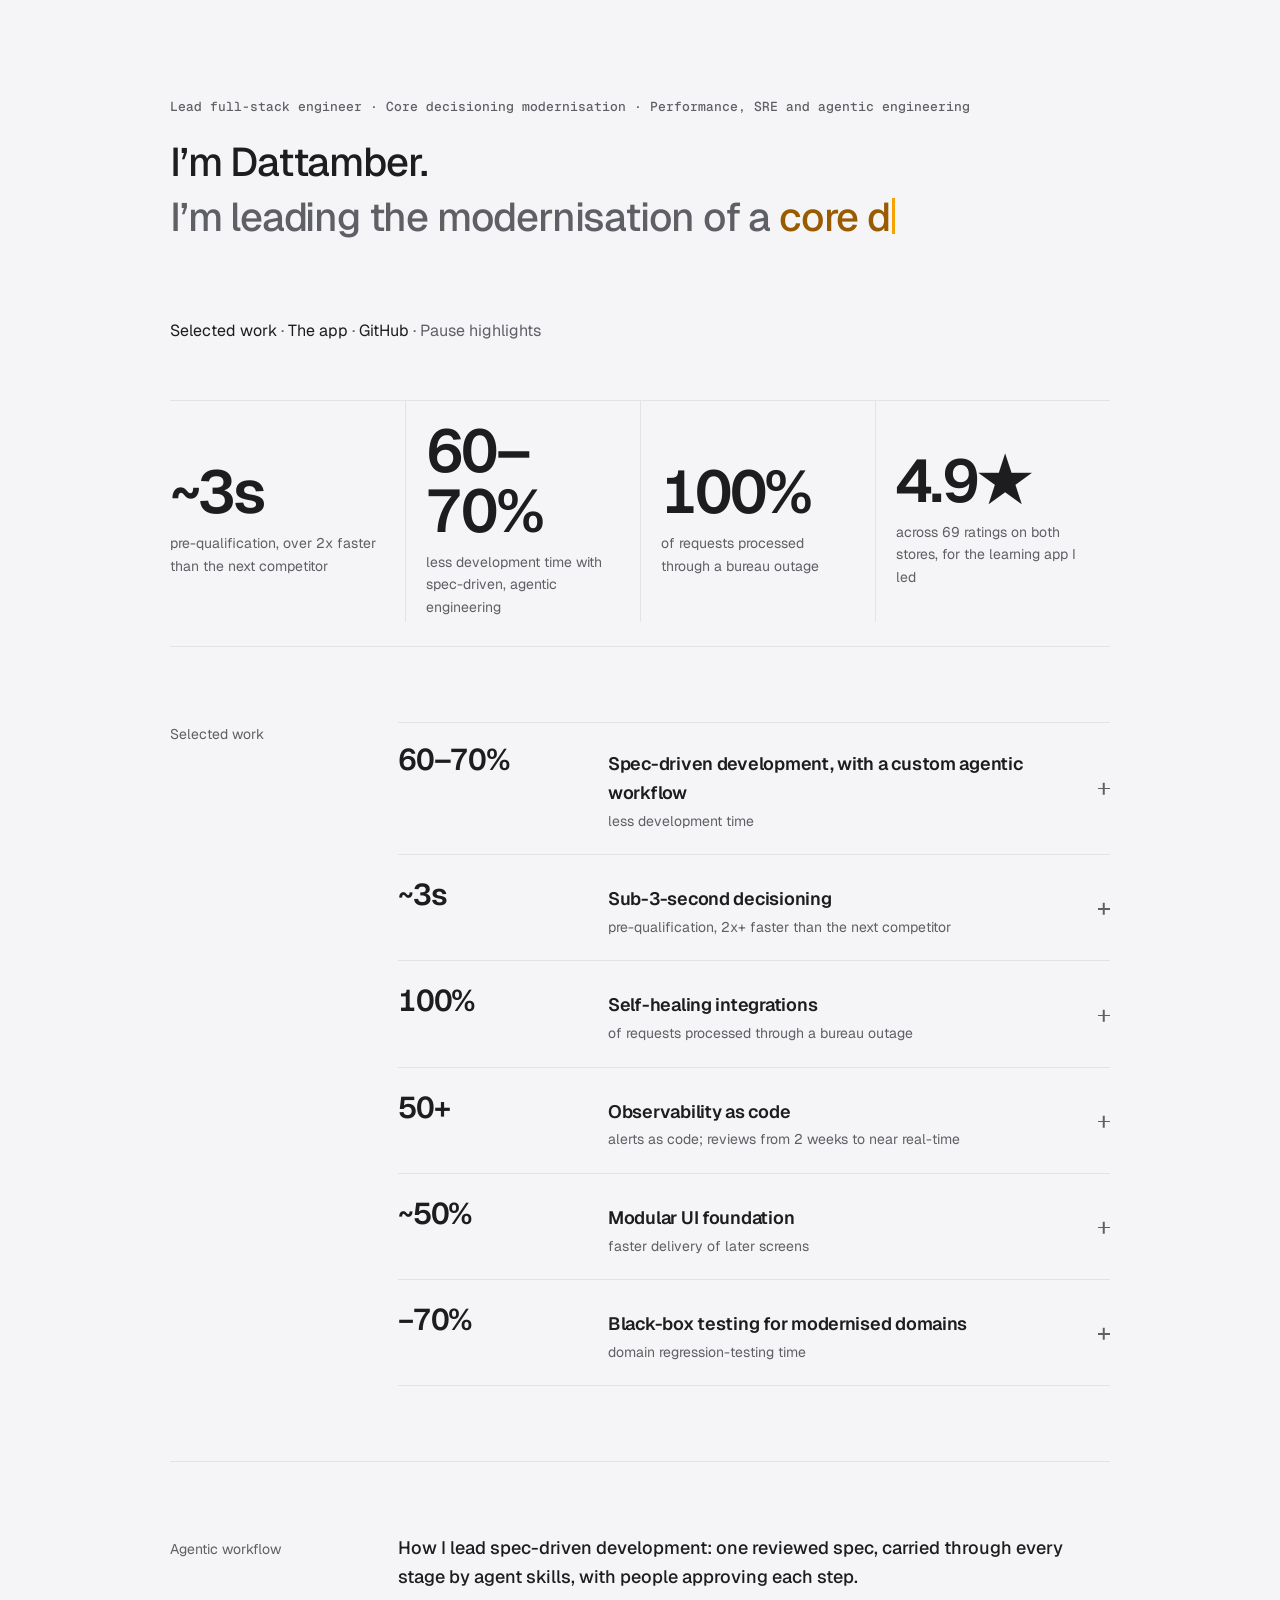
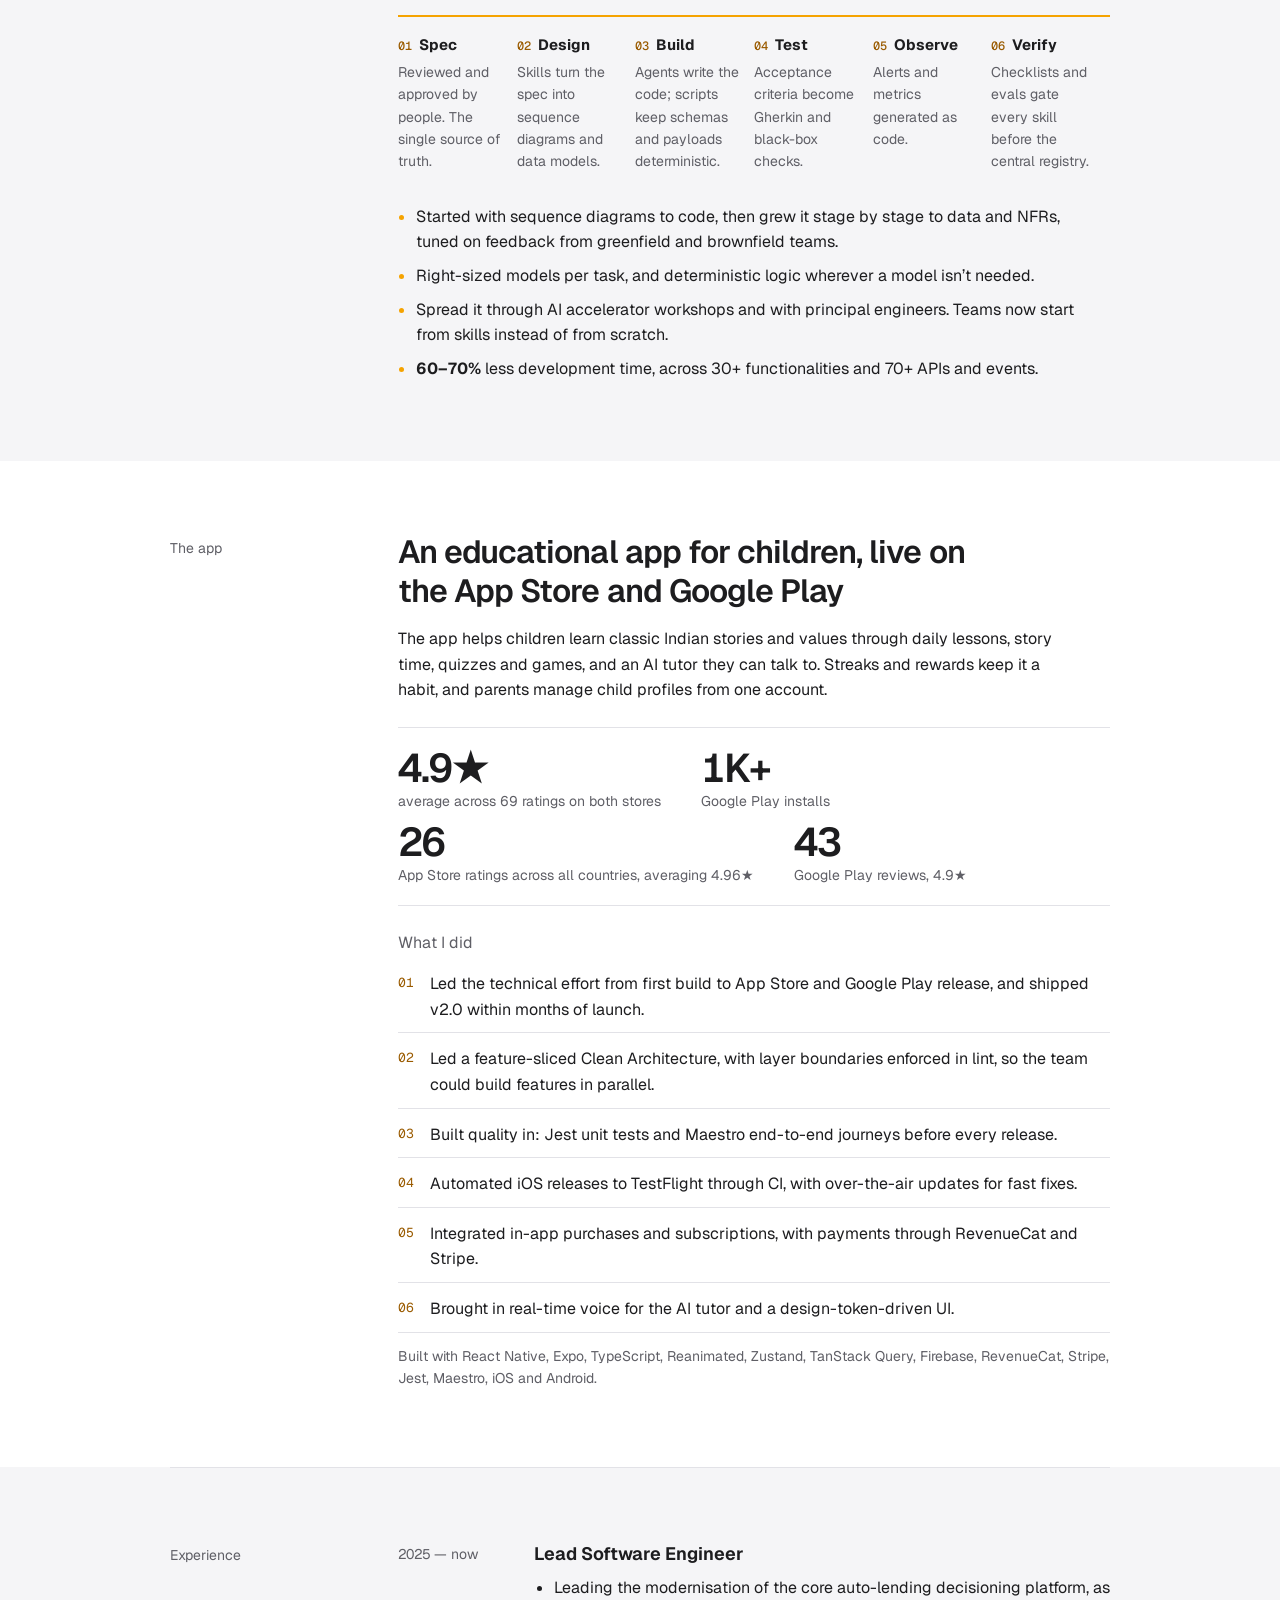
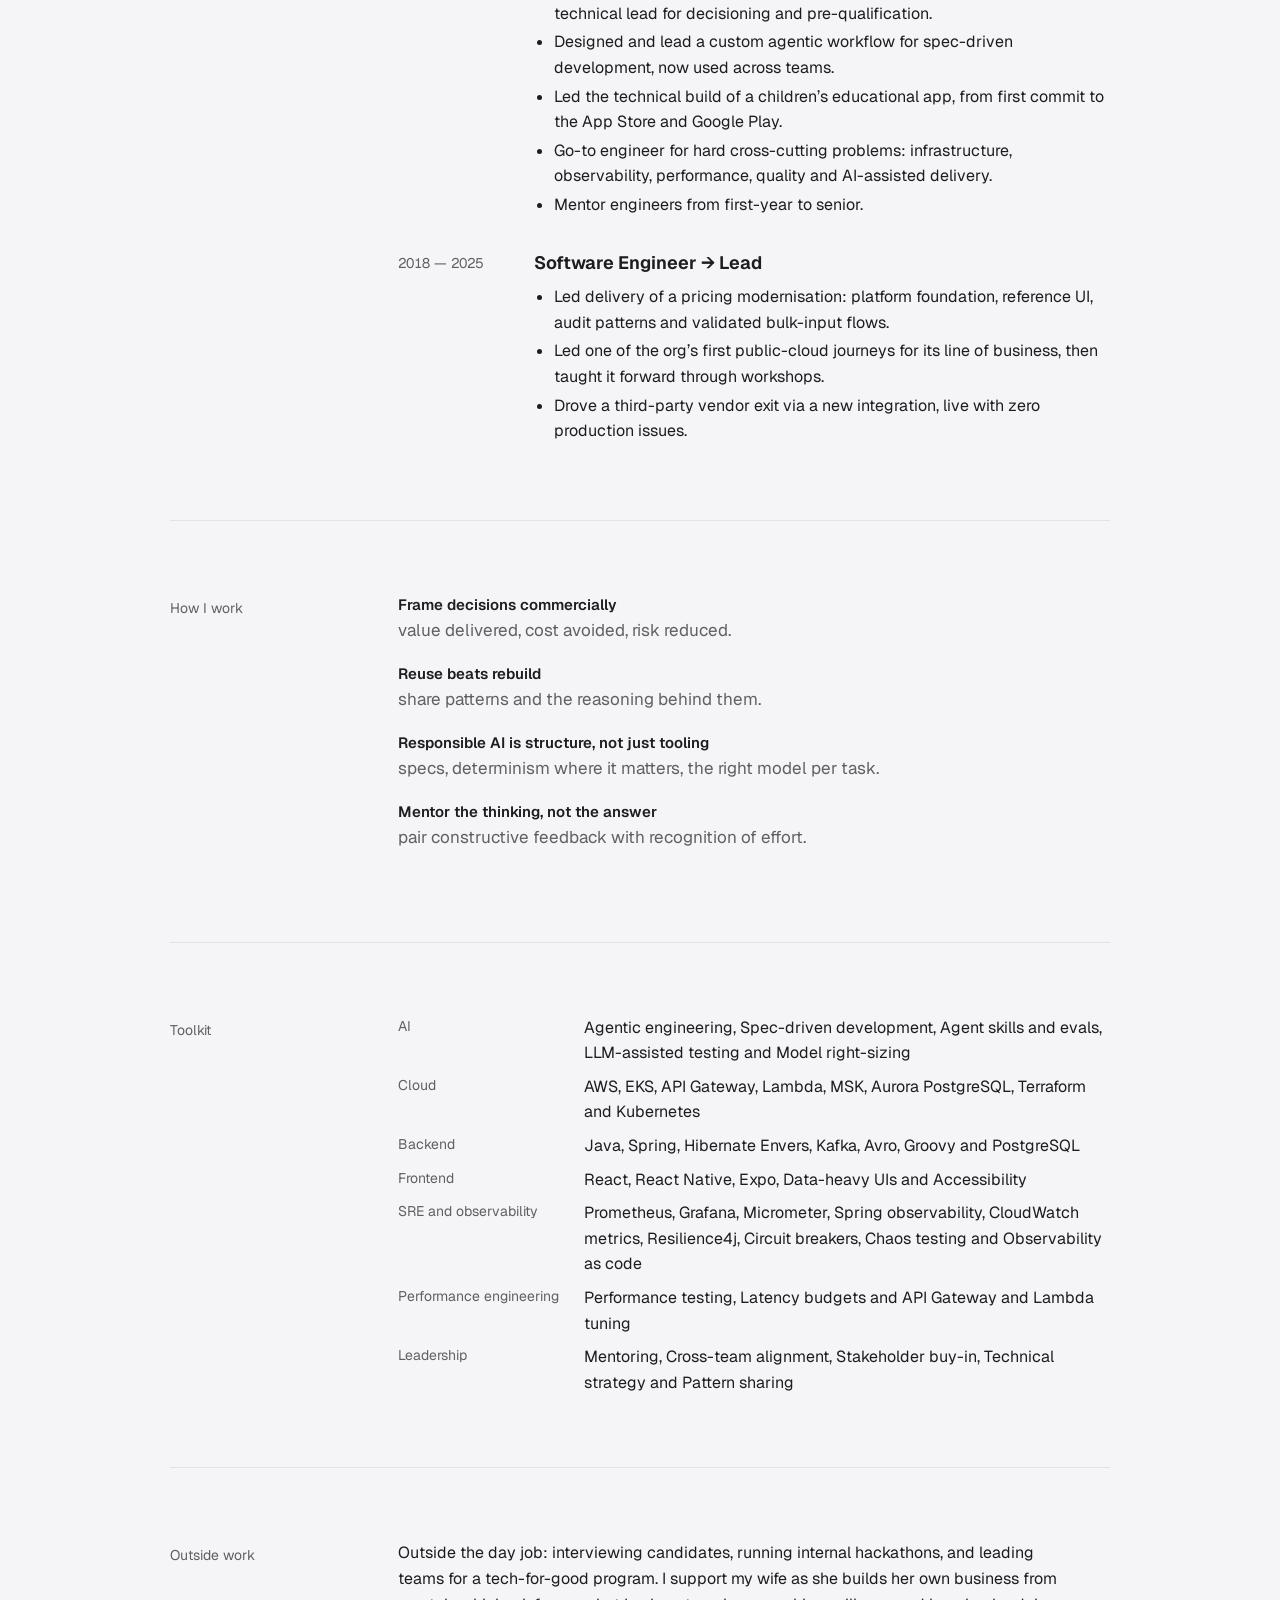
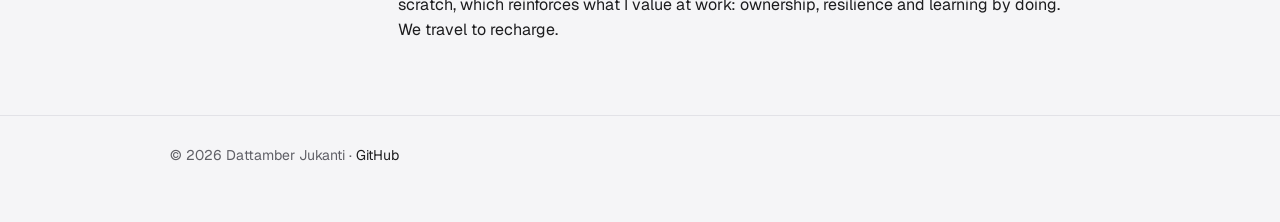
==== index.html @ 16fa07b5 "Count App Store ratings from every country: 69 ratings, 4.9 combined Co-Authored-By: Claude Opus 5.5" ====
<!doctype html>
<html lang="en"><head><meta charset="utf-8"><meta name="viewport" content="width=device-width,initial-scale=1,viewport-fit=cover">
<title>Dattamber Jukanti — Lead Software Engineer</title>
<meta name="description" content="Lead software engineer on auto-lending decisioning platforms. Led the build of a children's educational app, rated 4.9 across 69 ratings on the App Store and Google Play.">
<meta property="og:type" content="website"><meta property="og:url" content="https://dattamberj.github.io/"><meta property="og:title" content="Dattamber Jukanti — Lead Software Engineer"><meta property="og:description" content="Platforms that pre-qualify a car loan in about three seconds, and a children's learning app rated 4.9 across both app stores.">
<meta name="theme-color" content="#0b0c0e" media="(prefers-color-scheme: dark)"><meta name="theme-color" content="#f5f5f7" media="(prefers-color-scheme: light)">
<link rel="icon" href="data:image/svg+xml,%3Csvg xmlns='http://www.w3.org/2000/svg' viewBox='0 0 32 32'%3E%3Crect width='32' height='32' rx='6' fill='%230b0c0e'/%3E%3Cpath d='M7 10l7 6-7 6' stroke='%23ffb000' stroke-width='3' fill='none'/%3E%3Cpath d='M17 23h9' stroke='%23ffb000' stroke-width='3'/%3E%3C/svg%3E">
<link rel="stylesheet" href="base.css">
<style>
.wrap{max-width:980px;margin:0 auto;padding:0 max(20px,env(safe-area-inset-right)) 0 max(20px,env(safe-area-inset-left))}
a.u{color:var(--fg);text-decoration:none;background:linear-gradient(var(--acc),var(--acc)) 0 100%/0 1px no-repeat;transition:background-size .35s var(--ease)}
a.u:hover,a.u:focus-visible{background-size:100% 1px}
/* editorial grid: a quiet label column, then the content */
.sec{display:grid;grid-template-columns:180px minmax(0,1fr);gap:24px 48px;padding:72px 0;border-top:1px solid var(--line)}
.sec>.lbl{color:var(--dim);font-size:14px;padding-top:4px}
@media(max-width:760px){.sec{grid-template-columns:1fr;gap:12px;padding:56px 0}}
.intro{font:500 clamp(26px,3.6vw,40px)/1.22 var(--sans);letter-spacing:-.03em;margin:0;max-width:31ch}
.intro b{font-weight:500;color:var(--acc-ink)}
.hero{padding:96px 0 56px}@media(max-width:560px){.hero{padding:48px 0 40px}.intro{font-size:27px}.hero p.meta{margin-top:20px}}.hero p.meta{color:var(--dim);margin:28px 0 0}
.kicker{font:500 13px/1.7 var(--mono);color:var(--dim);margin:0 0 20px}.kicker span{white-space:nowrap}
/* the numbers: hairlines, no boxes */
.ledger{display:grid;grid-template-columns:repeat(4,minmax(0,1fr));border-top:1px solid var(--line);margin:0 0 24px}
.ledger button{all:unset;box-sizing:border-box;position:relative;cursor:pointer;padding:20px 20px 4px 0}.ledger button+button{padding-left:20px;border-left:1px solid var(--line)}
.ledger button:focus-visible{outline:2px solid var(--acc);outline-offset:-2px}
.ledger button::before{content:"";position:absolute;left:0;right:100%;top:-1px;height:2px;background:var(--acc)}
.ledger button.hold::before{right:0;transition:right var(--hold,2.6s) linear}
.ledger b{display:block;font:600 clamp(34px,5vw,60px)/1 var(--sans);letter-spacing:-.045em;font-variant-numeric:tabular-nums;transition:color .4s}
.ledger button.cur b{color:var(--acc-ink)}
.ledger span{display:block;color:var(--dim);font-size:14px;margin-top:10px;max-width:24ch}
@media(max-width:760px){.ledger{grid-template-columns:repeat(2,minmax(0,1fr))}.ledger button:nth-child(3){padding-left:0;border-left:0}.ledger button:nth-child(n+3){border-top:1px solid var(--line)}}
/* typed intro: ghost copies of every highlight reserve the tallest height, so nothing below jumps */
.tw{display:grid;color:var(--dim);margin-top:.15em}.tw>*{grid-area:1/1}.tw .ghost{visibility:hidden}
.tw b{font-weight:500;color:var(--acc-ink)}
.caret{display:inline-block;width:.08em;height:.9em;margin-left:.06em;vertical-align:-.08em;background:var(--acc);animation:blink 1s steps(1) infinite}
@keyframes blink{50%{opacity:0}}
.pause{all:unset;cursor:pointer;color:var(--dim)}.pause:hover,.pause:focus-visible{color:var(--acc-ink)}
.sr-only{position:absolute;width:1px;height:1px;overflow:hidden;clip:rect(0 0 0 0);white-space:nowrap}
/* entrance and scroll reveal: small, once */
.js .in-1,.js [data-r]{opacity:0;transform:translateY(10px);transition:opacity .9s var(--ease),transform .9s var(--ease)}
.js .in-1{transition-delay:.05s}.js .meta.in-1{transition-delay:.35s}
.ready .in-1,.js [data-r].on{opacity:1;transform:none}
/* work index */
.idx{list-style:none;margin:0;padding:0}
.idx>li{border-bottom:1px solid var(--line)}.idx>li:first-child{border-top:1px solid var(--line)}
.idx button{all:unset;box-sizing:border-box;width:100%;cursor:pointer;display:grid;grid-template-columns:190px minmax(0,1fr) 20px;gap:20px;align-items:baseline;padding:22px 0}
.idx button:focus-visible{outline:2px solid var(--acc);outline-offset:4px}
.idx .m{font:600 30px/1 var(--sans);letter-spacing:-.04em;font-variant-numeric:tabular-nums;transition:color .3s}
.idx button:hover .m,.idx [aria-expanded=true] .m{color:var(--acc-ink)}
.idx .t{display:block;font-size:18px;font-weight:600;letter-spacing:-.015em;transition:transform .45s var(--ease)}
.idx .r{display:block;color:var(--dim);font-size:14px;margin-top:2px;transition:transform .45s var(--ease) .03s}
.idx button:hover .r{transform:translateX(6px)}
.idx .pm{position:relative;width:12px;height:12px;justify-self:end;align-self:center}
.idx .pm::before,.idx .pm::after{content:"";position:absolute;left:0;top:5px;width:12px;height:1.5px;background:var(--dim);transition:transform .45s var(--ease),background .3s}
.idx .pm::after{transform:rotate(90deg)}
.idx button:hover .t{transform:translateX(6px)}.idx button:hover .pm::before,.idx button:hover .pm::after{background:var(--acc)}
.idx [aria-expanded=true] .pm::after{transform:rotate(0)}.idx [aria-expanded=true] .pm::before,.idx [aria-expanded=true] .pm::after{background:var(--acc)}
.panel{display:grid;grid-template-rows:0fr;transition:grid-template-rows .55s var(--ease)}
.panel>div{overflow:hidden}.open .panel{grid-template-rows:1fr}
.case{padding:0 0 28px;max-width:62ch;opacity:0;transform:translateY(-6px);transition:opacity .4s,transform .55s var(--ease)}
.open .case{opacity:1;transform:none;transition-delay:.12s}
.case .dek{font-size:17px;color:var(--fg);font-weight:500;margin:0 0 10px}
.case ul{padding-left:18px}.case li::marker{color:var(--acc)}
.built{color:var(--dim);font-size:14px;margin-top:12px}
@media(max-width:560px){.idx button{grid-template-columns:minmax(0,1fr) 20px;gap:8px 16px}.idx .m{grid-column:1/-1;font-size:26px}}
.flow{list-style:none;margin:0 0 28px;padding:0;display:grid;grid-template-columns:repeat(6,minmax(0,1fr));counter-reset:f}
.flow li{counter-increment:f;position:relative;padding:18px 14px 0 0;font-size:14px;color:var(--dim)}
.flow li::before{content:"";position:absolute;left:0;right:0;top:0;height:2px;background:var(--line)}
.flow li::after{content:"";position:absolute;left:0;right:100%;top:0;height:2px;background:var(--acc);transition:right .5s var(--ease);transition-delay:calc(var(--k) * 180ms + .2s)}
.flow.on li::after{right:0}
.flow b{display:block;color:var(--fg);font-size:15px;margin-bottom:4px}.flow b::before{content:counter(f,decimal-leading-zero) " ";font:500 12px var(--mono);color:var(--acc-ink)}
@media(max-width:860px){.flow{grid-template-columns:repeat(3,minmax(0,1fr));row-gap:20px}}@media(max-width:520px){.flow{grid-template-columns:repeat(2,minmax(0,1fr))}}
.lead{padding-left:18px;margin:0;max-width:64ch}.lead li{margin:0 0 8px}.lead li::marker{color:var(--acc)}
/* the app: the one surface band, 30% of the palette */
.band{background:var(--surface)}
.app h2{font:600 clamp(24px,3vw,32px)/1.2 var(--sans);letter-spacing:-.03em;margin:0 0 16px;max-width:28ch}
.figs{display:flex;flex-wrap:wrap;gap:8px 40px;margin:24px 0;padding:18px 0;border-top:1px solid var(--line);border-bottom:1px solid var(--line)}
.figs div{font-size:14px;color:var(--dim)}.figs b{display:block;font-size:40px;line-height:1.1;font-weight:600;color:var(--fg);letter-spacing:-.045em;font-variant-numeric:tabular-nums}
.did{list-style:none;padding:0;margin:0;counter-reset:d}
.did li{counter-increment:d;display:grid;grid-template-columns:32px 1fr;padding:10px 0;border-bottom:1px solid var(--line)}
.did li::before{content:counter(d,decimal-leading-zero);color:var(--acc-ink);font:13px/1.9 var(--mono)}
/* experience, principles, toolkit */
.job{display:grid;grid-template-columns:120px minmax(0,1fr);gap:16px;padding:0 0 28px}.job:last-child{padding:0}
.job .y{color:var(--dim);font-size:14px;padding-top:3px;font-variant-numeric:tabular-nums}.job h3{margin:0 0 6px;font-size:18px}
@media(max-width:560px){.job{grid-template-columns:1fr;gap:4px}}
.pr{margin:0;padding-left:0;list-style:none}.pr li{font-size:17px;color:var(--dim);margin:0 0 18px;max-width:52ch}.pr li b{font-weight:600;font-family:var(--sans);font-size:15px;display:block;color:var(--fg)}
.tk{display:grid;grid-template-columns:170px minmax(0,1fr);gap:8px 16px;margin:0}.tk dt{color:var(--dim);font-size:14px;}.tk dt::first-letter{text-transform:uppercase}.tk dd{margin:0}
footer{border-top:1px solid var(--line);padding:28px 0 56px;color:var(--dim);font-size:14px}footer .wrap{display:flex;flex-wrap:wrap;gap:8px 24px;justify-content:space-between}
/* narrow foldable cover screens */
@media(max-width:360px){.wrap{padding-left:16px;padding-right:16px}.kicker{font-size:11.5px}.kicker span{white-space:normal}.intro{font-size:24px}.ledger{grid-template-columns:1fr}.ledger button,.ledger button+button{padding-left:0;border-left:0}.ledger button+button{border-top:1px solid var(--line)}.tk{grid-template-columns:1fr;gap:2px}.tk dd{margin-bottom:10px}.figs b{font-size:32px}}
@media print{.js .in-1,.js [data-r],.case{opacity:1!important;transform:none!important}.panel{grid-template-rows:1fr!important}.top{display:none}}
</style></head><body>
<a class="skip" href="#main">Skip to content</a>
<main id="main" class="wrap">
 <section class="hero">
  <p class="kicker in-1"><span>Lead full-stack engineer ·</span> <span>Core decisioning modernisation ·</span> <span>Performance, SRE and agentic engineering</span></p>
  <h1 class="intro in-1">I’m Dattamber.<span class="tw" aria-hidden="true" id="tw"><span class="typed"><span id="typed"></span><span class="caret"></span></span></span><span class="sr-only">I’m leading the modernisation of a core decisioning platform. I lead platforms that pre-qualify a car loan in about 3 seconds, lead spec-driven development with a custom agentic workflow that cut development time 60–70%, kept 100% of requests flowing through a bureau outage, and led a children’s learning app to 4.9 stars across both app stores.</span></h1>
  <p class="meta in-1"><a class="u" href="#work">Selected work</a> · <a class="u" href="#app">The app</a> · <a class="u" href="https://github.com/dattamberj" target="_blank" rel="noopener">GitHub</a> · <button class="pause" id="pause" type="button" aria-pressed="false">Pause highlights</button></p>
 </section>
 <div class="ledger" aria-label="Impact in numbers. Select one to show it in the intro.">
  <button type="button" data-r><b>~3s</b><span>pre-qualification, over 2x faster than the next competitor</span></button>
  <button type="button" data-r><b>60–70%</b><span>less development time with spec-driven, agentic engineering</span></button>
  <button type="button" data-r><b>100%</b><span>of requests processed through a bureau outage</span></button>
  <button type="button" data-r><b>4.9★</b><span>across 69 ratings on both stores, for the learning app I led</span></button>
 </div>

 <section class="sec" id="work"><div class="lbl">Selected work</div>
  <div><ul class="idx" id="idx"></ul><noscript><p class="dim">The case studies need JavaScript to expand.</p></noscript></div>
 </section>

 <section class="sec" id="workflow"><div class="lbl">Agentic workflow</div>
  <div>
   <p class="dek" style="font-size:18px;font-weight:500;margin:0 0 20px;max-width:56ch" data-r>How I lead spec-driven development: one reviewed spec, carried through every stage by agent skills, with people approving each step.</p>
   <ol class="flow" data-r>
    <li style="--k:0"><b>Spec</b>Reviewed and approved by people. The single source of truth.</li>
    <li style="--k:1"><b>Design</b>Skills turn the spec into sequence diagrams and data models.</li>
    <li style="--k:2"><b>Build</b>Agents write the code; scripts keep schemas and payloads deterministic.</li>
    <li style="--k:3"><b>Test</b>Acceptance criteria become Gherkin and black-box checks.</li>
    <li style="--k:4"><b>Observe</b>Alerts and metrics generated as code.</li>
    <li style="--k:5"><b>Verify</b>Checklists and evals gate every skill before the central registry.</li>
   </ol>
   <ul class="lead" data-r>
    <li>Started with sequence diagrams to code, then grew it stage by stage to data and NFRs, tuned on feedback from greenfield and brownfield teams.</li>
    <li>Right-sized models per task, and deterministic logic wherever a model isn’t needed.</li>
    <li>Spread it through AI accelerator workshops and with principal engineers. Teams now start from skills instead of from scratch.</li>
    <li><b>60–70%</b> less development time, across 30+ functionalities and 70+ APIs and events.</li>
   </ul>
  </div>
 </section>
</main>

<div class="band" id="app"><div class="wrap"><section class="sec app" style="border-top:0"><div class="lbl">The app</div>
 <div data-r>
  <h2 id="app-title"></h2>
  <div id="app-body"></div>
  <div class="figs" id="app-figs"></div>
  <p class="dim" style="margin:0 0 6px">What I did</p>
  <ol class="did" id="app-did"></ol>
  <p class="built" id="app-built"></p>
 </div></section></div></div>

<div class="wrap">
 <section class="sec"><div class="lbl">Experience</div><div data-r id="jobs"></div></section>
 <section class="sec"><div class="lbl">How I work</div><ul class="pr" data-r id="pr"></ul></section>
 <section class="sec"><div class="lbl">Toolkit</div><dl class="tk" data-r id="tk"></dl></section>
 <section class="sec"><div class="lbl">Outside work</div><p data-r id="life" style="margin:0;max-width:62ch"></p></section>
</div>
<footer><div class="wrap"><span>© 2026 Dattamber Jukanti · <a class="u" href="https://github.com/dattamberj" target="_blank" rel="noopener">GitHub</a></span></div></footer>
<script src="data.js"></script>
<script>
const $=s=>document.querySelector(s), root=document.documentElement;
root.classList.add('js');
const list=a=>a.join(', ').replace(/, ([^,]*)$/,' and $1');
// content from data.js, shared with the Field and Spec views
const app=PROJECTS.find(p=>p.featured);
$('#app-title').textContent=app.title;
$('#app-body').innerHTML=app.body.map(b=>`<p style="max-width:62ch">${b}</p>`).join('');
$('#app-figs').innerHTML=app.stats.map(([n,l])=>`<div><b>${n}</b>${l}</div>`).join('');
$('#app-did').innerHTML=app.role.map(r=>`<li><span>${r}</span></li>`).join('');
$('#app-built').textContent='Built with '+list(app.stack)+'.';
$('#idx').innerHTML=PROJECTS.filter(p=>!p.featured).map((p,i)=>`<li data-r><button type="button" aria-expanded="false" aria-controls="c${i}"><span class="m">${p.metric[0]}</span><span><span class="t">${p.title}</span><span class="r">${p.metric[1]}</span></span><span class="pm" aria-hidden="true"></span></button>
 <div class="panel" id="c${i}"><div><div class="case"><p class="dek">${p.line}</p>${p.body.map(b=>`<p>${b}</p>`).join('')}${ul(p.facts)}<p class="built">Built with ${list(p.stack)}.</p></div></div></div></li>`).join('');
$('#jobs').innerHTML=DATA.roles.map(r=>`<div class="job"><span class="y">${r.y}</span><div><h3>${r.t}</h3>${ul(r.pts)}</div></div>`).join('');
$('#pr').innerHTML=DATA.principles.map(p=>`<li>${p.replace('</b>:','</b>')}</li>`).join('');
$('#tk').innerHTML=Object.entries(DATA.skills).map(([k,v])=>`<dt>${k}</dt><dd>${list(v)}</dd>`).join('');
$('#life').textContent=DATA.life;

// one accordion open at a time; closed panels stay out of the tab order
document.querySelectorAll('.idx button').forEach(b=>{ const li=b.parentNode, pn=li.querySelector('.panel'); pn.inert=true;
  b.onclick=()=>{ const open=b.getAttribute('aria-expanded')!=='true';
    document.querySelectorAll('.idx li.open').forEach(o=>{ if(o!==li){ o.classList.remove('open'); o.querySelector('button').setAttribute('aria-expanded','false'); o.querySelector('.panel').inert=true; } });
    li.classList.toggle('open',open); b.setAttribute('aria-expanded',open); pn.inert=!open; }; });

// typed intro: each highlight types in, holds while its number's bar fills, then erases into the next
const HL=[{c:null,s:["I’m leading the modernisation of a ",["core decisioning platform"],"."]},{c:0,s:["I lead platforms that pre-qualify a car loan in ",["about 3 seconds"],"."]},{c:1,s:["My custom agentic workflow cut development time ",["60–70%"],"."]},{c:2,s:["I kept ",["100%"]," of requests flowing through a bureau outage."]},{c:3,s:["I led a children’s learning app to ",["4.9★"]," across both app stores."]}];
const HOLD=2600, typed=$('#typed'), cells=[...document.querySelectorAll('.ledger button')], pauseBtn=$('#pause');
const txt=s=>Array.isArray(s)?s[0]:s, len=segs=>segs.reduce((a,s)=>a+txt(s).length,0);
const html=(segs,n)=>segs.map(s=>{ const t=txt(s).slice(0,Math.max(0,n)); n-=txt(s).length; return Array.isArray(s)?`<b>${t}</b>`:t; }).join('');
$('#tw').insertAdjacentHTML('afterbegin',HL.map(h=>`<span class="ghost">${html(h.s,1e4)}</span>`).join(''));
root.style.setProperty('--hold',HOLD+'ms');
let gen=0, shown=null, count=0, paused=false;
const wait=ms=>new Promise(r=>setTimeout(r,ms)), draw=(segs,n)=>{ count=n; typed.innerHTML=html(segs,n); };
async function show(i){ const g=++gen;
  cells.forEach((c,k)=>{ c.classList.toggle('cur',k===HL[i].c); c.classList.remove('hold'); c.setAttribute('aria-pressed',k===HL[i].c); });
  if(calm){ draw(shown=HL[i].s,len(HL[i].s)); return; }
  if(shown) for(let n=count;n>=0;n-=2){ if(g!==gen) return; draw(shown,n); await wait(12); }
  shown=HL[i].s; await wait(220);
  for(let n=0,L=len(shown);n<=L;n++){ if(g!==gen) return; draw(shown,n); await wait(26+Math.random()*34); }
  if(HL[i].c!=null) cells[HL[i].c].classList.add('hold'); await wait(HOLD);
  while(paused||document.hidden){ await wait(250); if(g!==gen) return; }
  if(g===gen) show((i+1)%HL.length); }
cells.forEach((c,k)=>c.onclick=()=>show(HL.findIndex(h=>h.c===k)));
pauseBtn.onclick=()=>{ paused=!paused; pauseBtn.setAttribute('aria-pressed',paused); pauseBtn.textContent=paused?'Play highlights':'Pause highlights'; };
if(calm) pauseBtn.hidden=true;
setTimeout(()=>{ root.classList.add('ready'); show(0); },60);
const rs=document.querySelectorAll('[data-r]');
if(calm) rs.forEach(e=>e.classList.add('on'));
else { const io=new IntersectionObserver(es=>es.forEach((e,k)=>{ if(e.isIntersecting){ e.target.style.transitionDelay=k*60+'ms'; e.target.classList.add('on'); io.unobserve(e.target); } }),{rootMargin:'0px 0px -6% 0px'}); rs.forEach(e=>io.observe(e)); }
</script></body></html>
---- base.css ----
@import url('https://fonts.googleapis.com/css2?family=Geist:wght@400;500;600;700&family=Geist+Mono:wght@400;500;600&display=swap');
/* 60-30-10: --bg is the dominant 60%, --surface (cards, bands, nav) the 30%, --acc the 10% (links, key numbers, primary action). */
:root{
 --bg:#0b0c0e;--surface:#15171b;--fg:#ececea;--dim:#9a978f;--line:#26282d;
 --acc:#ffb000;--acc-ink:#ffb000;--on-acc:#0b0c0e;--ok:#8ec07c;--card:var(--surface);
 --sans:Geist,-apple-system,BlinkMacSystemFont,"SF Pro Text","Segoe UI",Roboto,"Helvetica Neue",Arial,sans-serif;
 --mono:"Geist Mono",ui-monospace,SFMono-Regular,Menlo,Consolas,monospace;
 --ease:cubic-bezier(.16,1,.3,1);--dur:.8s;
 color-scheme:dark;
}
@media (prefers-color-scheme:light){:root{
 --bg:#f5f5f7;--surface:#ffffff;--fg:#1d1d1f;--dim:#5f5f66;--line:#e2e2e7;
 --acc:#f5a300;--acc-ink:#9a5b00;--on-acc:#1d1d1f;--ok:#2f7d32;color-scheme:light;
}}
*{box-sizing:border-box}html,body{margin:0;background:var(--bg);color:var(--fg)}
body{font:16px/1.6 var(--sans);-webkit-font-smoothing:antialiased}
a{color:var(--acc-ink)}::selection{background:var(--acc);color:var(--on-acc)}
.acc{color:var(--acc-ink)}.dim{color:var(--dim)}
h2,h3{margin:0}h2{color:var(--fg);font-size:17px;margin:0 0 6px}h3{font-size:inherit;font-weight:650;margin:12px 0 2px}
p{margin:6px 0}ul{margin:4px 0;padding-left:20px}li{margin:3px 0}
:focus-visible{outline:2px solid var(--acc);outline-offset:2px}
.skip{position:absolute;left:-999px}.skip:focus{left:8px;top:8px;background:var(--bg);padding:4px 8px;z-index:99}
@media (prefers-reduced-motion:reduce){*,*::before,*::after{animation-duration:.01ms!important;animation-iteration-count:1!important;transition-duration:.01ms!important;scroll-behavior:auto!important}}
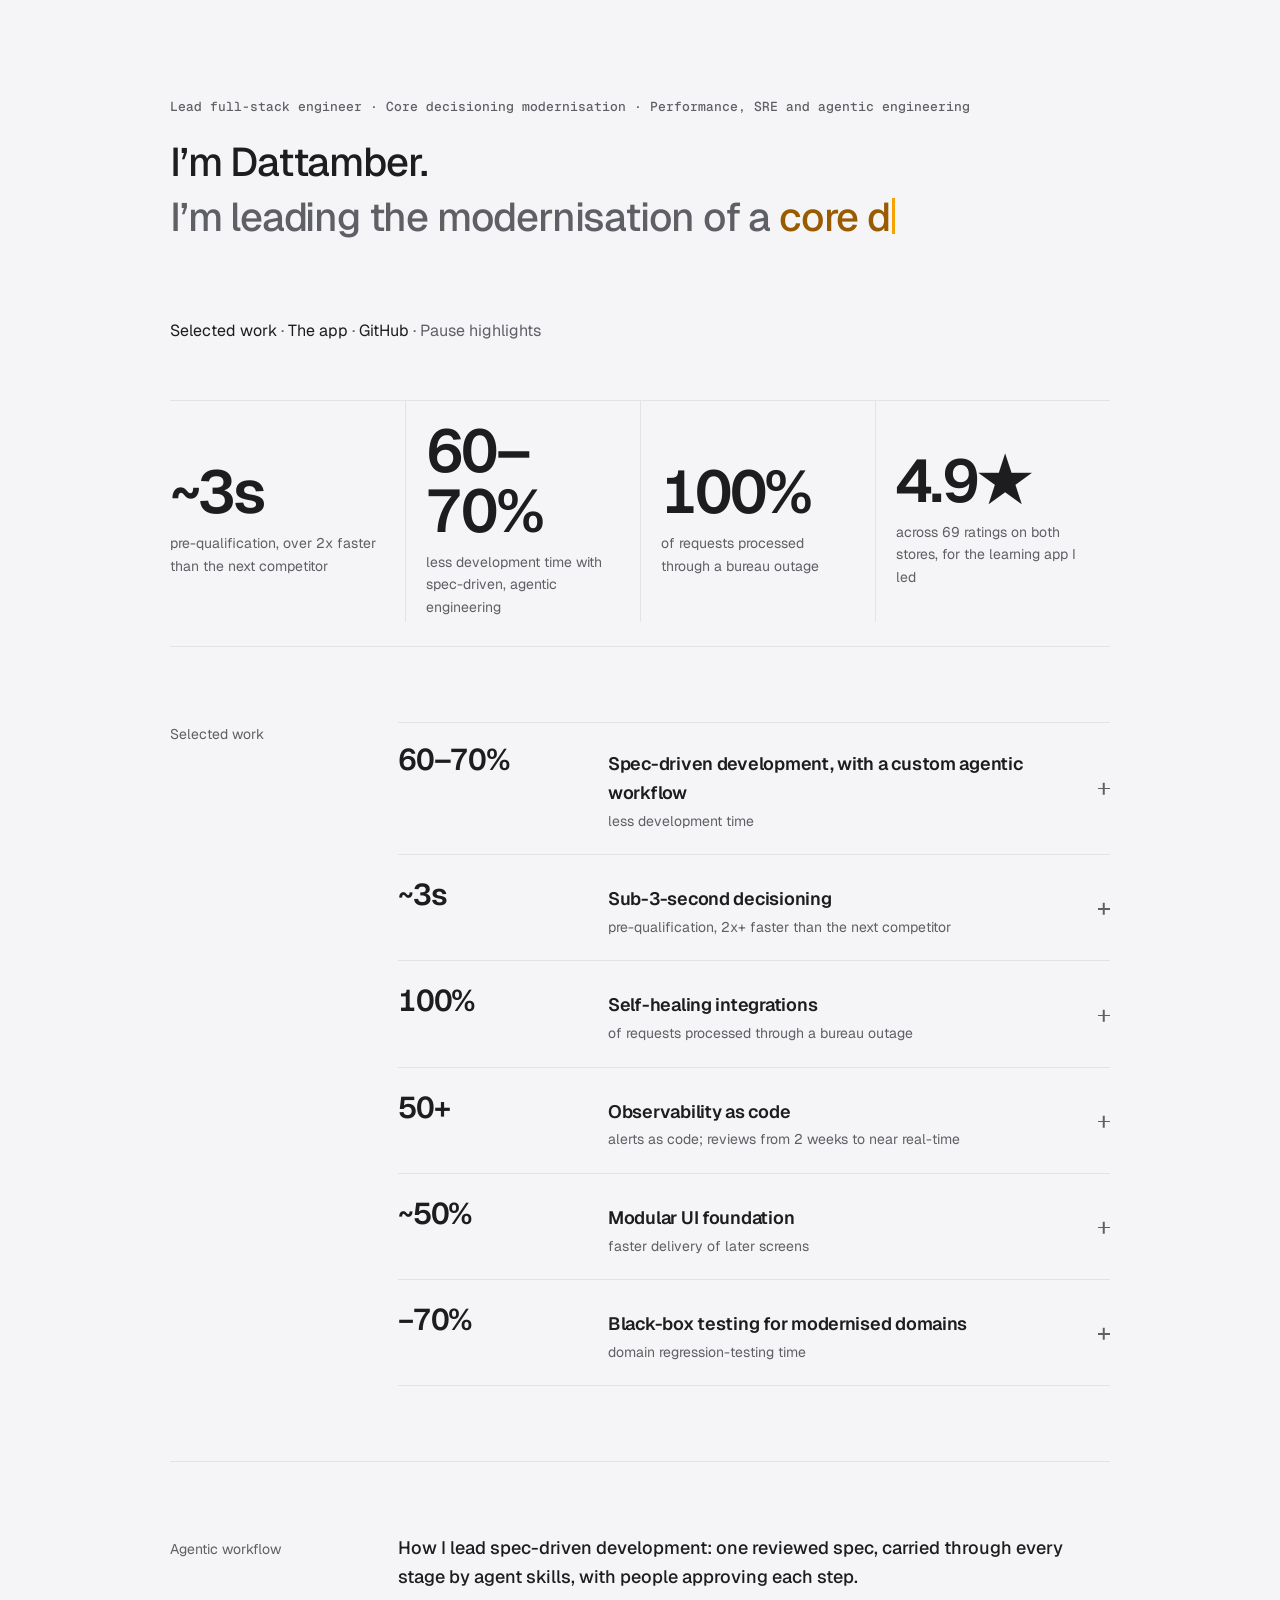
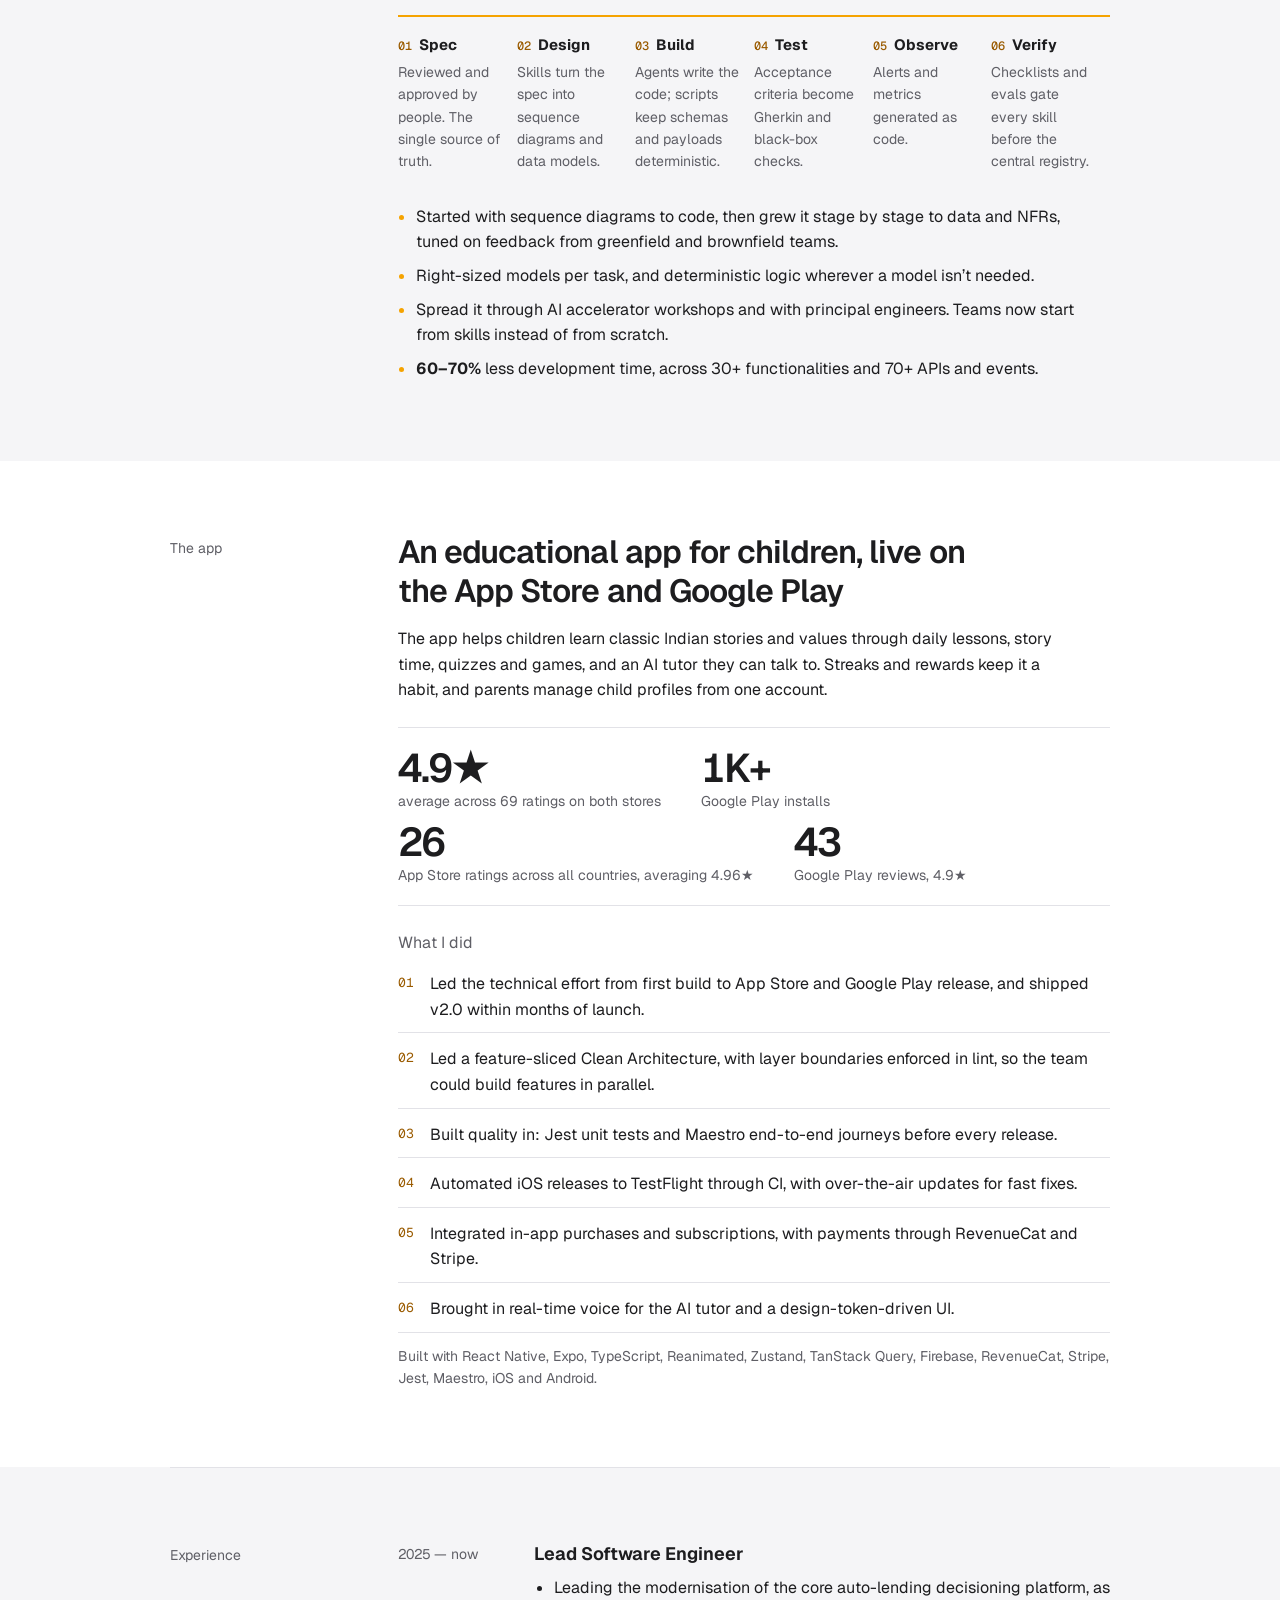
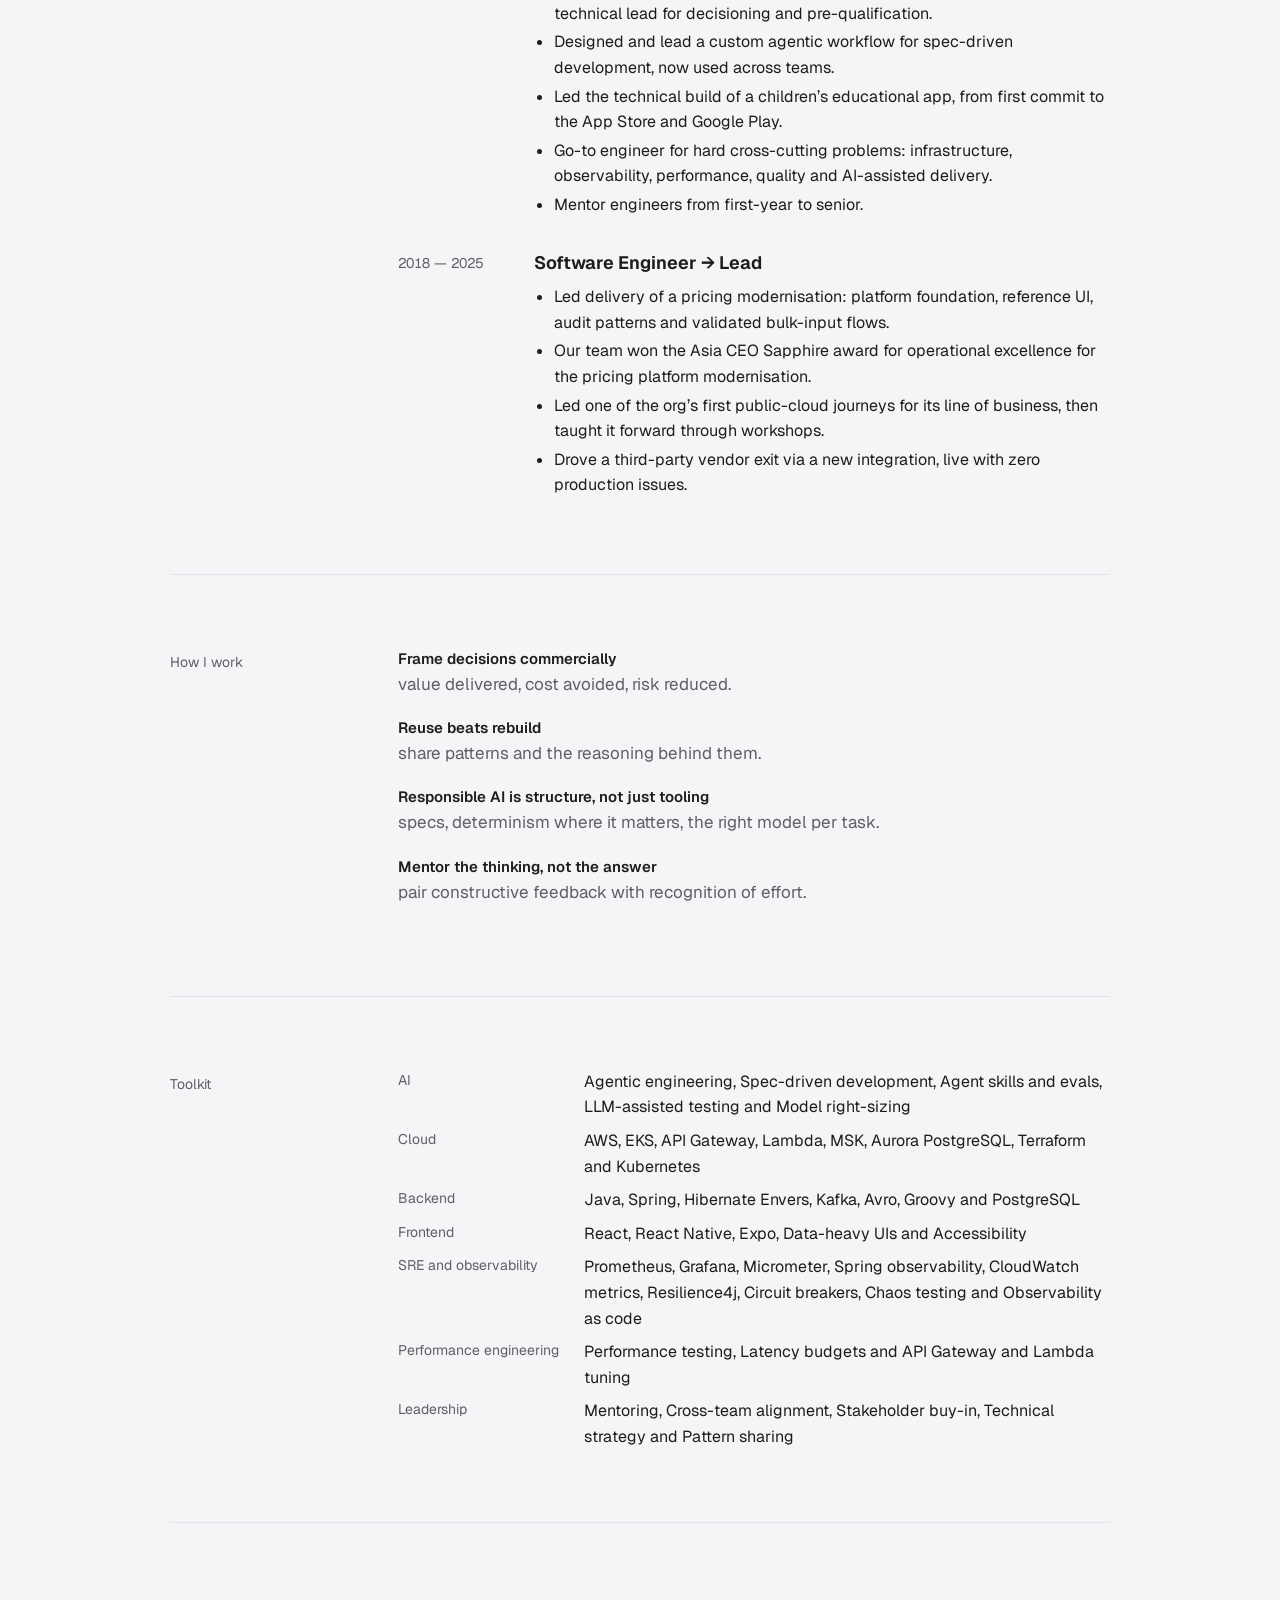
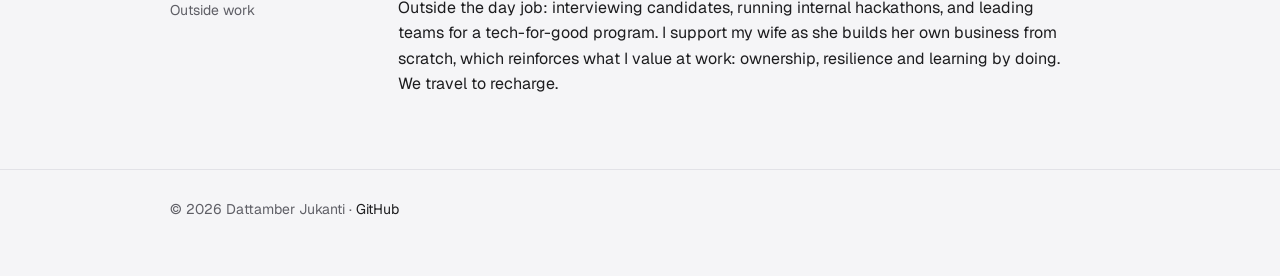
==== commit 888dffb3: "Add Asia CEO Sapphire award for the pricing platform modernisation Co-Authored-By: Claude Sonnet 5.5" ====
--- a/index.html
+++ b/index.html
@@ -93,7 +93,7 @@
 <main id="main" class="wrap">
  <section class="hero">
   <p class="kicker in-1"><span>Lead full-stack engineer ·</span> <span>Core decisioning modernisation ·</span> <span>Performance, SRE and agentic engineering</span></p>
-  <h1 class="intro in-1">I’m Dattamber.<span class="tw" aria-hidden="true" id="tw"><span class="typed"><span id="typed"></span><span class="caret"></span></span></span><span class="sr-only">I’m leading the modernisation of a core decisioning platform. I lead platforms that pre-qualify a car loan in about 3 seconds, lead spec-driven development with a custom agentic workflow that cut development time 60–70%, kept 100% of requests flowing through a bureau outage, and led a children’s learning app to 4.9 stars across both app stores.</span></h1>
+  <h1 class="intro in-1">I’m Dattamber.<span class="tw" aria-hidden="true" id="tw"><span class="typed"><span id="typed"></span><span class="caret"></span></span></span><span class="sr-only">I’m leading the modernisation of a core decisioning platform. My team won the Asia CEO Sapphire award for operational excellence. I lead platforms that pre-qualify a car loan in about 3 seconds, lead spec-driven development with a custom agentic workflow that cut development time 60–70%, kept 100% of requests flowing through a bureau outage, and led a children’s learning app to 4.9 stars across both app stores.</span></h1>
   <p class="meta in-1"><a class="u" href="#work">Selected work</a> · <a class="u" href="#app">The app</a> · <a class="u" href="https://github.com/dattamberj" target="_blank" rel="noopener">GitHub</a> · <button class="pause" id="pause" type="button" aria-pressed="false">Pause highlights</button></p>
  </section>
  <div class="ledger" aria-label="Impact in numbers. Select one to show it in the intro.">
@@ -171,7 +171,7 @@
     li.classList.toggle('open',open); b.setAttribute('aria-expanded',open); pn.inert=!open; }; });
 
 // typed intro: each highlight types in, holds while its number's bar fills, then erases into the next
-const HL=[{c:null,s:["I’m leading the modernisation of a ",["core decisioning platform"],"."]},{c:0,s:["I lead platforms that pre-qualify a car loan in ",["about 3 seconds"],"."]},{c:1,s:["My custom agentic workflow cut development time ",["60–70%"],"."]},{c:2,s:["I kept ",["100%"]," of requests flowing through a bureau outage."]},{c:3,s:["I led a children’s learning app to ",["4.9★"]," across both app stores."]}];
+const HL=[{c:null,s:["I’m leading the modernisation of a ",["core decisioning platform"],"."]},{c:null,s:["My team won the ",["Asia CEO Sapphire award"]," for operational excellence."]},{c:0,s:["I lead platforms that pre-qualify a car loan in ",["about 3 seconds"],"."]},{c:1,s:["My custom agentic workflow cut development time ",["60–70%"],"."]},{c:2,s:["I kept ",["100%"]," of requests flowing through a bureau outage."]},{c:3,s:["I led a children’s learning app to ",["4.9★"]," across both app stores."]}];
 const HOLD=2600, typed=$('#typed'), cells=[...document.querySelectorAll('.ledger button')], pauseBtn=$('#pause');
 const txt=s=>Array.isArray(s)?s[0]:s, len=segs=>segs.reduce((a,s)=>a+txt(s).length,0);
 const html=(segs,n)=>segs.map(s=>{ const t=txt(s).slice(0,Math.max(0,n)); n-=txt(s).length; return Array.isArray(s)?`<b>${t}</b>`:t; }).join('');
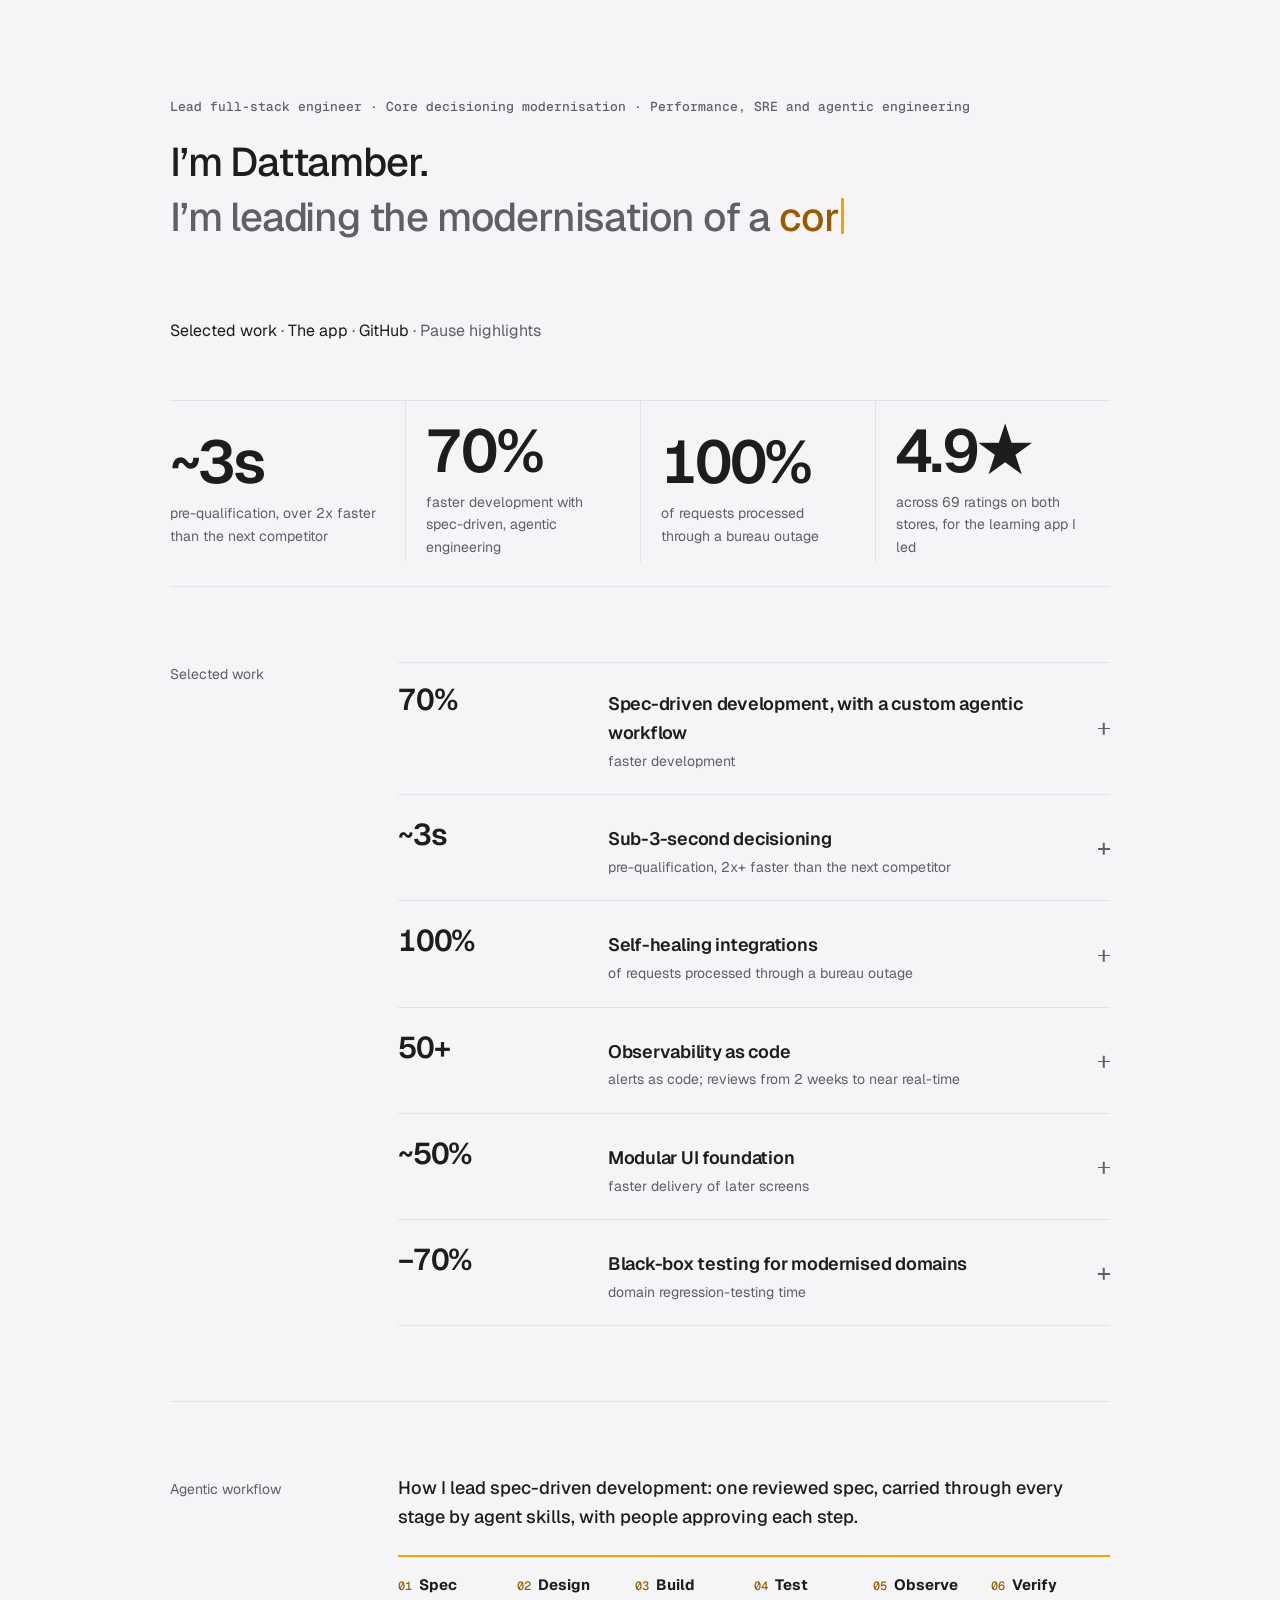
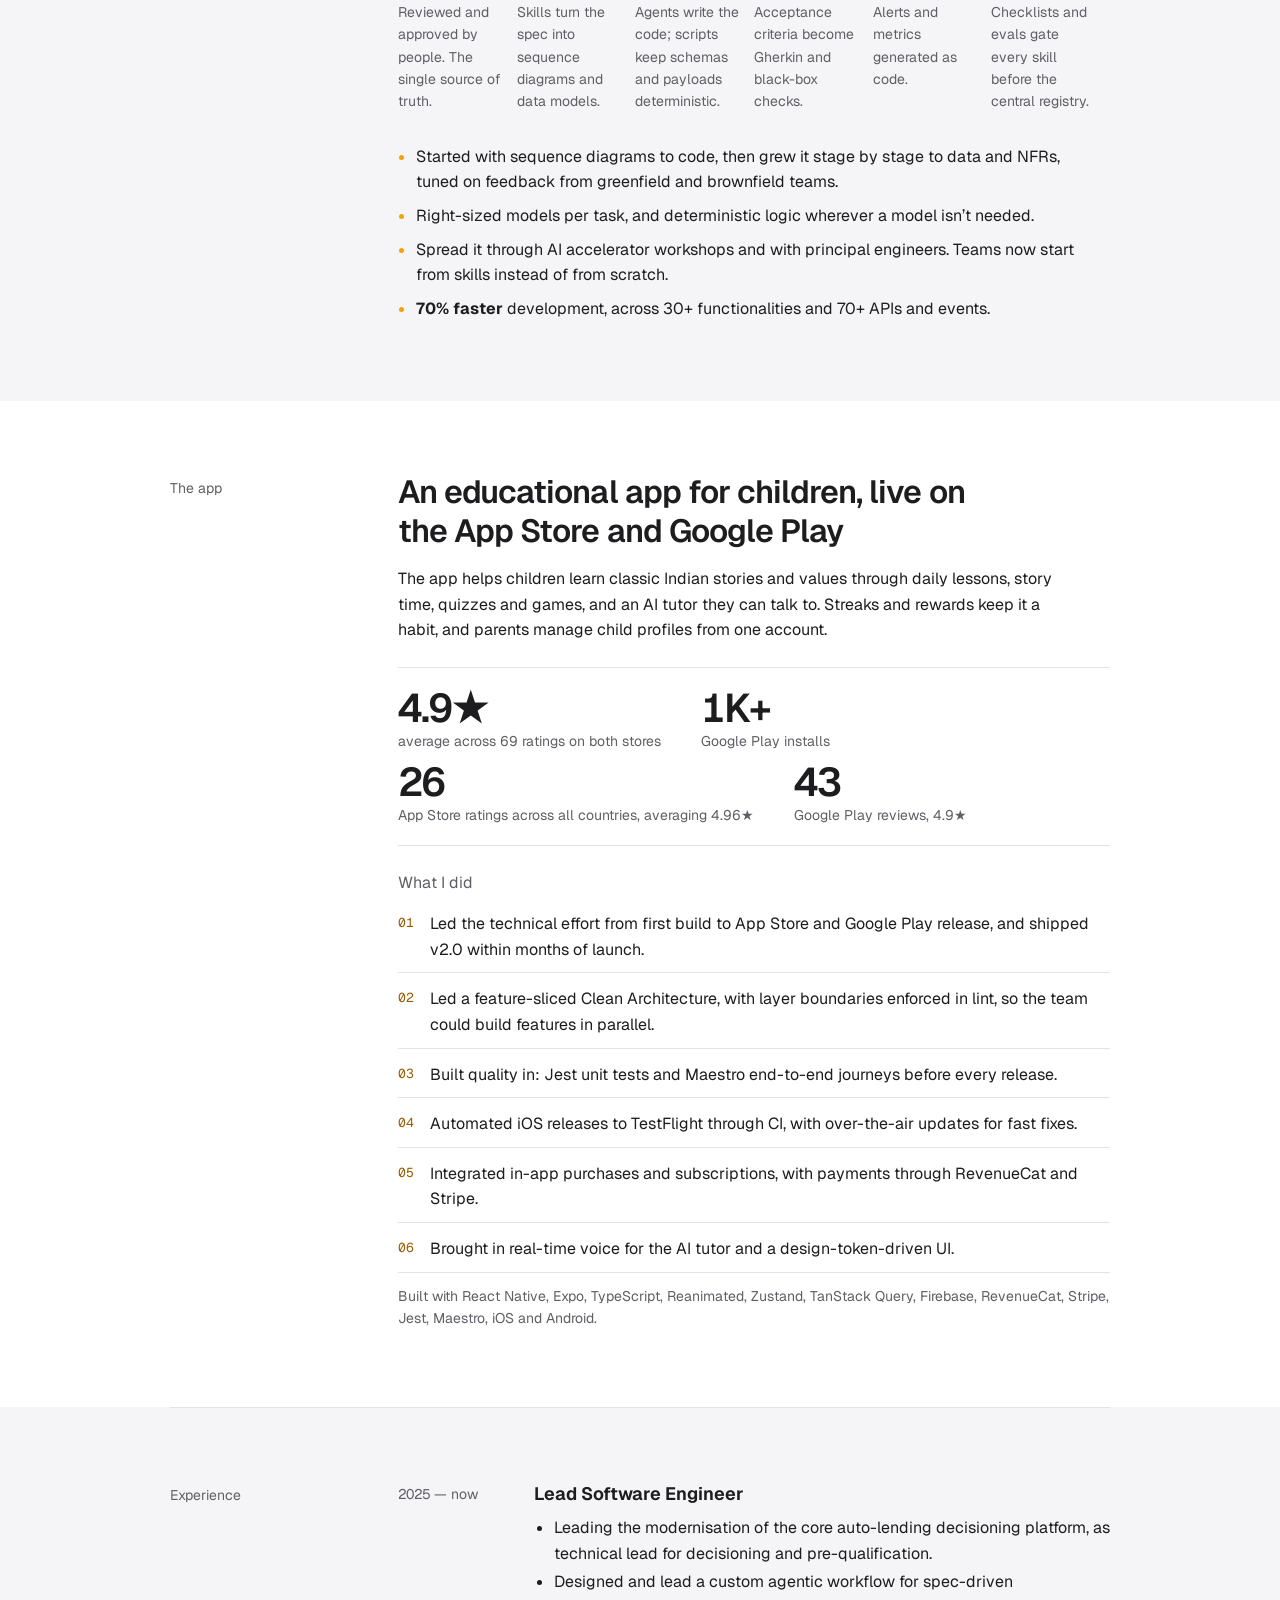
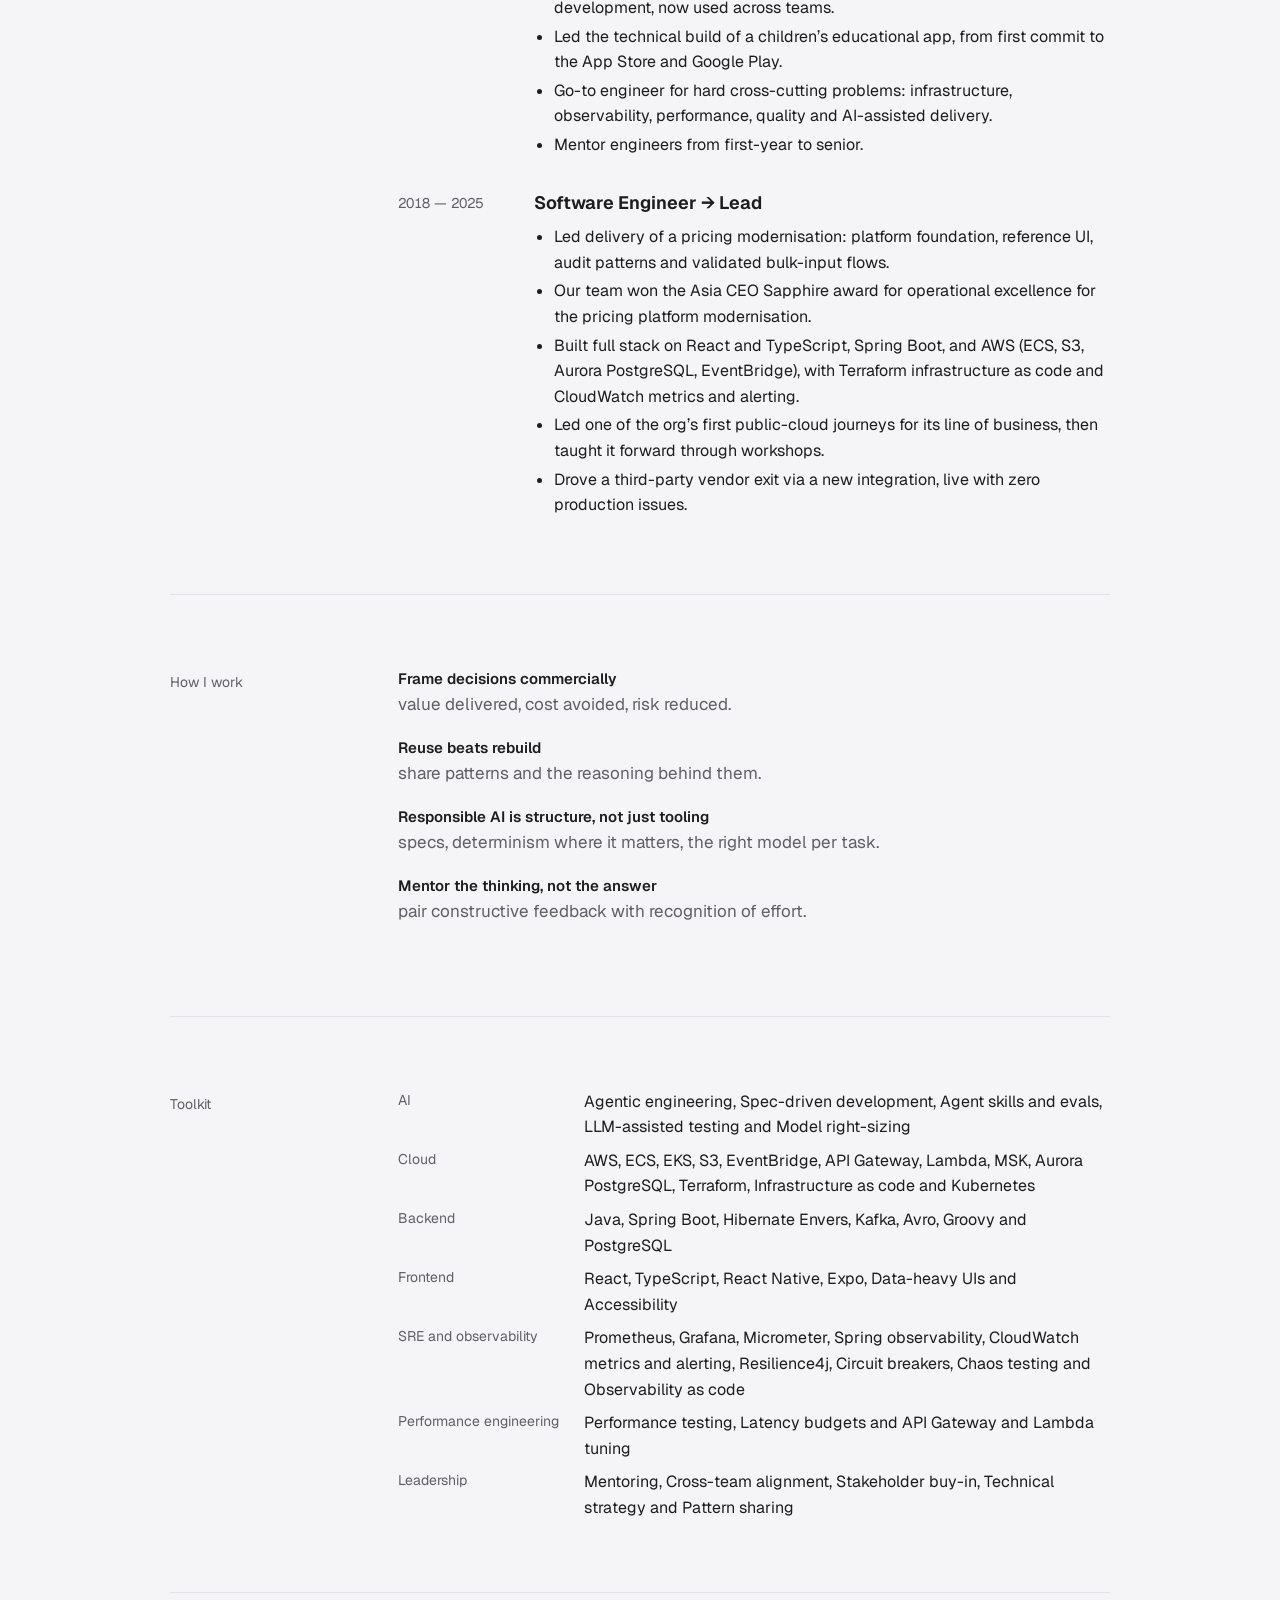
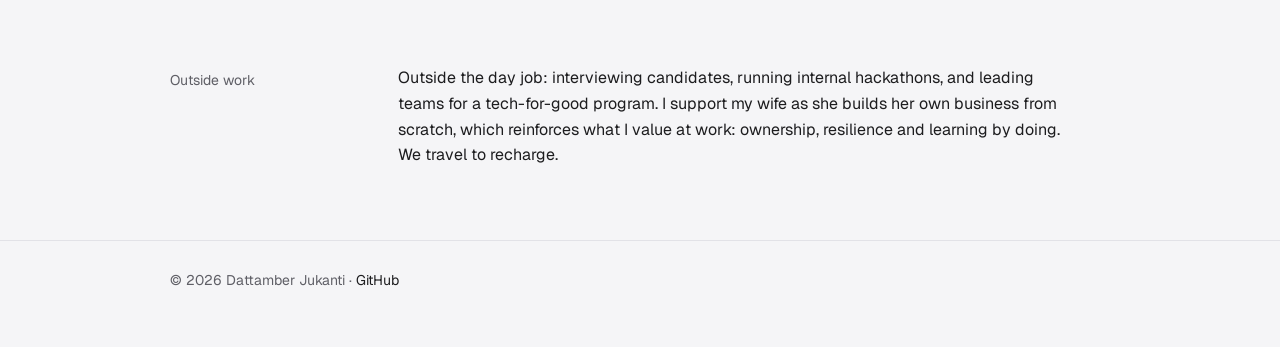
==== commit 7c4bc6ea: "Call the spec-driven gain "70% faster" everywhere Co-Authored-By: Claude Sonnet 5.5 <noreply@anthrop" ====
--- a/index.html
+++ b/index.html
@@ -93,12 +93,12 @@
 <main id="main" class="wrap">
  <section class="hero">
   <p class="kicker in-1"><span>Lead full-stack engineer ·</span> <span>Core decisioning modernisation ·</span> <span>Performance, SRE and agentic engineering</span></p>
-  <h1 class="intro in-1">I’m Dattamber.<span class="tw" aria-hidden="true" id="tw"><span class="typed"><span id="typed"></span><span class="caret"></span></span></span><span class="sr-only">I’m leading the modernisation of a core decisioning platform. My team won the Asia CEO Sapphire award for operational excellence. I lead platforms that pre-qualify a car loan in about 3 seconds, lead spec-driven development with a custom agentic workflow that cut development time 60–70%, kept 100% of requests flowing through a bureau outage, and led a children’s learning app to 4.9 stars across both app stores.</span></h1>
+  <h1 class="intro in-1">I’m Dattamber.<span class="tw" aria-hidden="true" id="tw"><span class="typed"><span id="typed"></span><span class="caret"></span></span></span><span class="sr-only">I’m leading the modernisation of a core decisioning platform. My team won the Asia CEO Sapphire award for operational excellence. I lead platforms that pre-qualify a car loan in about 3 seconds, lead spec-driven development with a custom agentic workflow that made development 70% faster, kept 100% of requests flowing through a bureau outage, and led a children’s learning app to 4.9 stars across both app stores.</span></h1>
   <p class="meta in-1"><a class="u" href="#work">Selected work</a> · <a class="u" href="#app">The app</a> · <a class="u" href="https://github.com/dattamberj" target="_blank" rel="noopener">GitHub</a> · <button class="pause" id="pause" type="button" aria-pressed="false">Pause highlights</button></p>
  </section>
  <div class="ledger" aria-label="Impact in numbers. Select one to show it in the intro.">
   <button type="button" data-r><b>~3s</b><span>pre-qualification, over 2x faster than the next competitor</span></button>
-  <button type="button" data-r><b>60–70%</b><span>less development time with spec-driven, agentic engineering</span></button>
+  <button type="button" data-r><b>70%</b><span>faster development with spec-driven, agentic engineering</span></button>
   <button type="button" data-r><b>100%</b><span>of requests processed through a bureau outage</span></button>
   <button type="button" data-r><b>4.9★</b><span>across 69 ratings on both stores, for the learning app I led</span></button>
  </div>
@@ -122,7 +122,7 @@
     <li>Started with sequence diagrams to code, then grew it stage by stage to data and NFRs, tuned on feedback from greenfield and brownfield teams.</li>
     <li>Right-sized models per task, and deterministic logic wherever a model isn’t needed.</li>
     <li>Spread it through AI accelerator workshops and with principal engineers. Teams now start from skills instead of from scratch.</li>
-    <li><b>60–70%</b> less development time, across 30+ functionalities and 70+ APIs and events.</li>
+    <li><b>70% faster</b> development, across 30+ functionalities and 70+ APIs and events.</li>
    </ul>
   </div>
  </section>
@@ -171,7 +171,7 @@
     li.classList.toggle('open',open); b.setAttribute('aria-expanded',open); pn.inert=!open; }; });
 
 // typed intro: each highlight types in, holds while its number's bar fills, then erases into the next
-const HL=[{c:null,s:["I’m leading the modernisation of a ",["core decisioning platform"],"."]},{c:null,s:["My team won the ",["Asia CEO Sapphire award"]," for operational excellence."]},{c:0,s:["I lead platforms that pre-qualify a car loan in ",["about 3 seconds"],"."]},{c:1,s:["My custom agentic workflow cut development time ",["60–70%"],"."]},{c:2,s:["I kept ",["100%"]," of requests flowing through a bureau outage."]},{c:3,s:["I led a children’s learning app to ",["4.9★"]," across both app stores."]}];
+const HL=[{c:null,s:["I’m leading the modernisation of a ",["core decisioning platform"],"."]},{c:null,s:["My team won the ",["Asia CEO Sapphire award"]," for operational excellence."]},{c:0,s:["I lead platforms that pre-qualify a car loan in ",["about 3 seconds"],"."]},{c:1,s:["My custom agentic workflow made development ",["70% faster"],"."]},{c:2,s:["I kept ",["100%"]," of requests flowing through a bureau outage."]},{c:3,s:["I led a children’s learning app to ",["4.9★"]," across both app stores."]}];
 const HOLD=2600, typed=$('#typed'), cells=[...document.querySelectorAll('.ledger button')], pauseBtn=$('#pause');
 const txt=s=>Array.isArray(s)?s[0]:s, len=segs=>segs.reduce((a,s)=>a+txt(s).length,0);
 const html=(segs,n)=>segs.map(s=>{ const t=txt(s).slice(0,Math.max(0,n)); n-=txt(s).length; return Array.isArray(s)?`<b>${t}</b>`:t; }).join('');
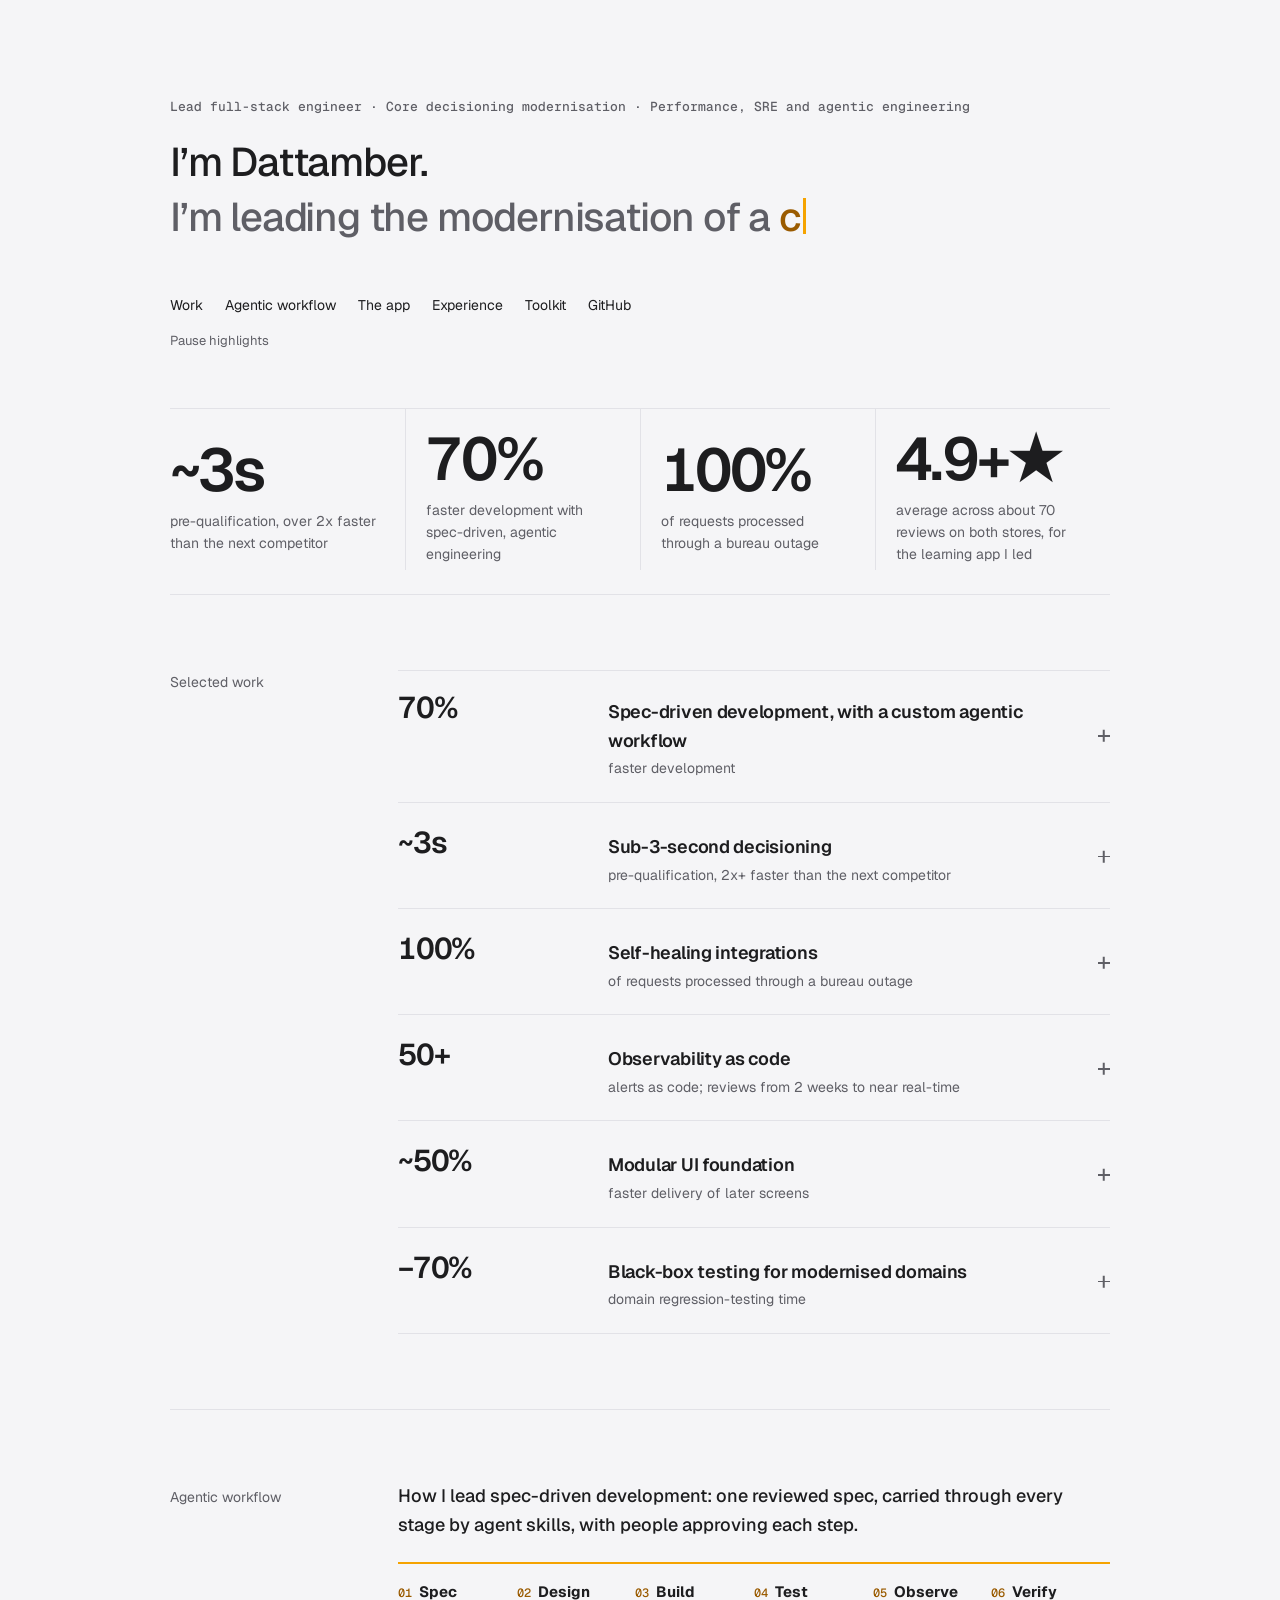
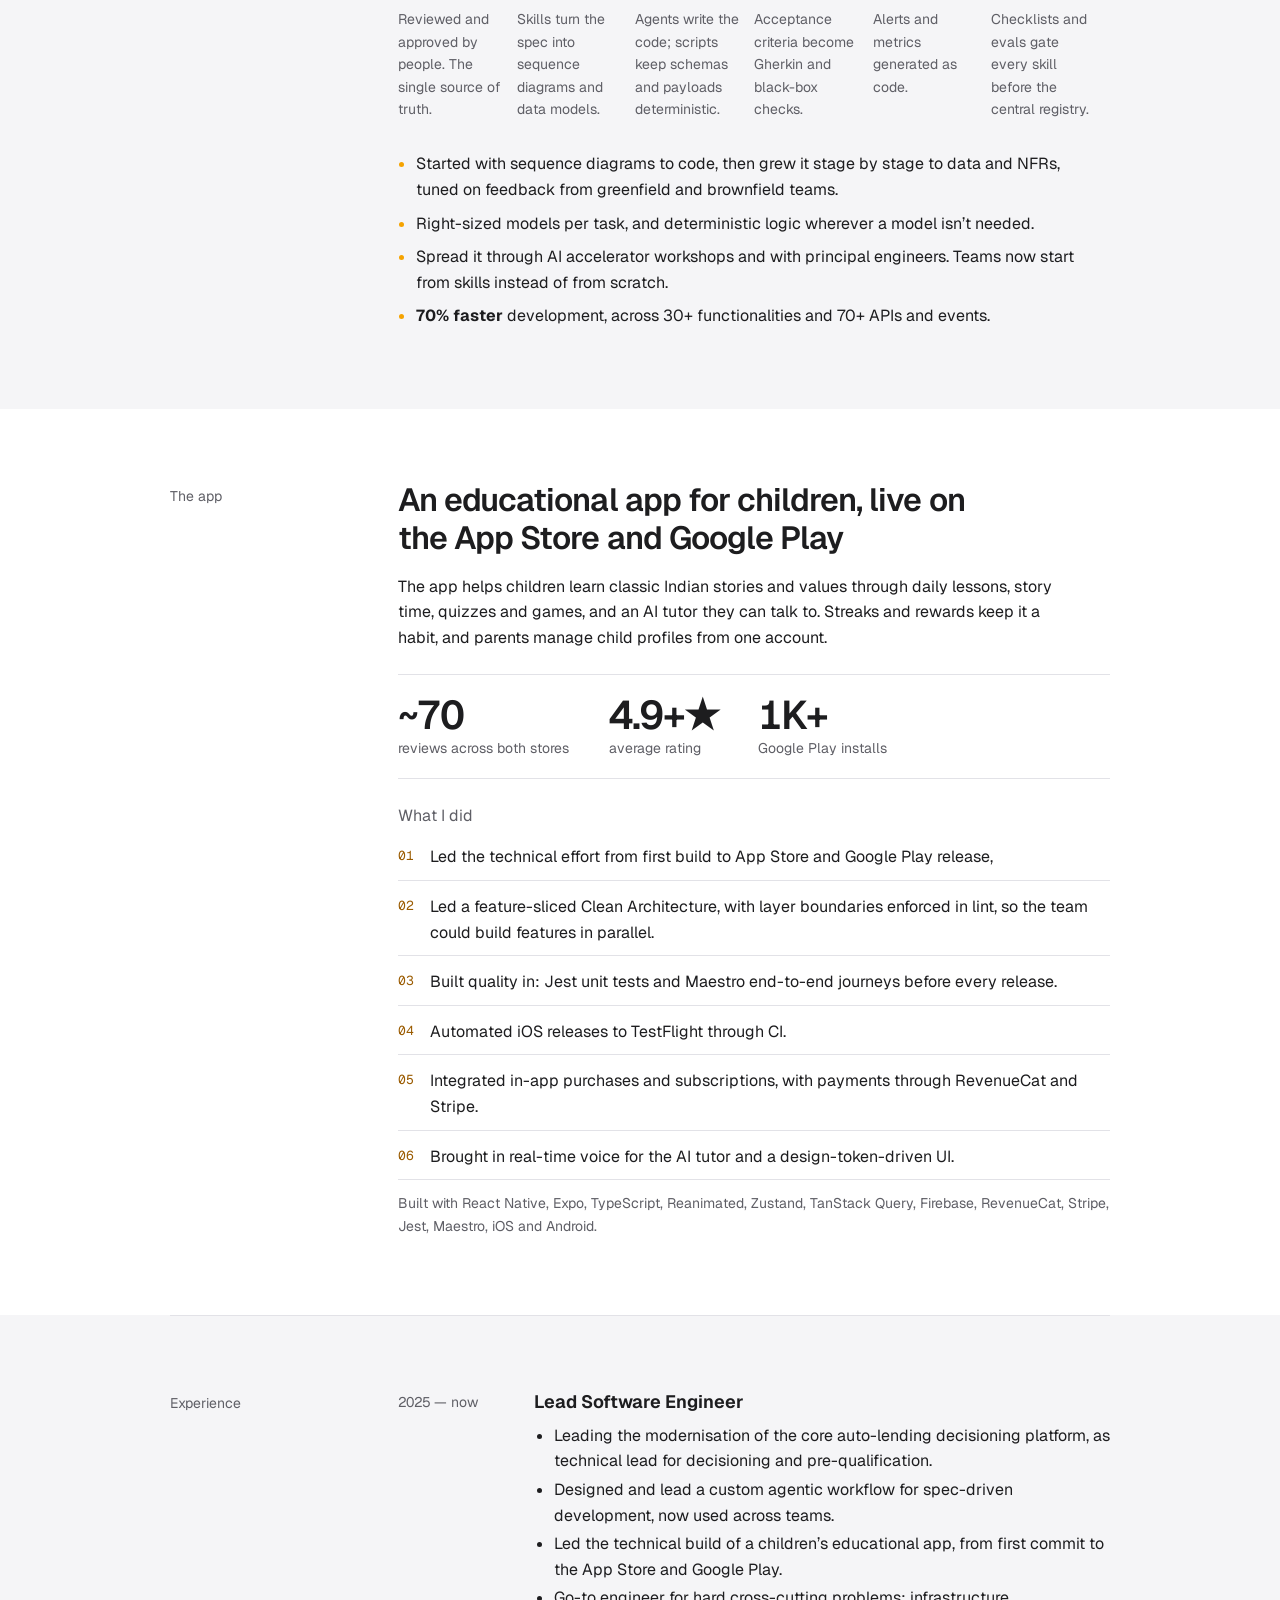
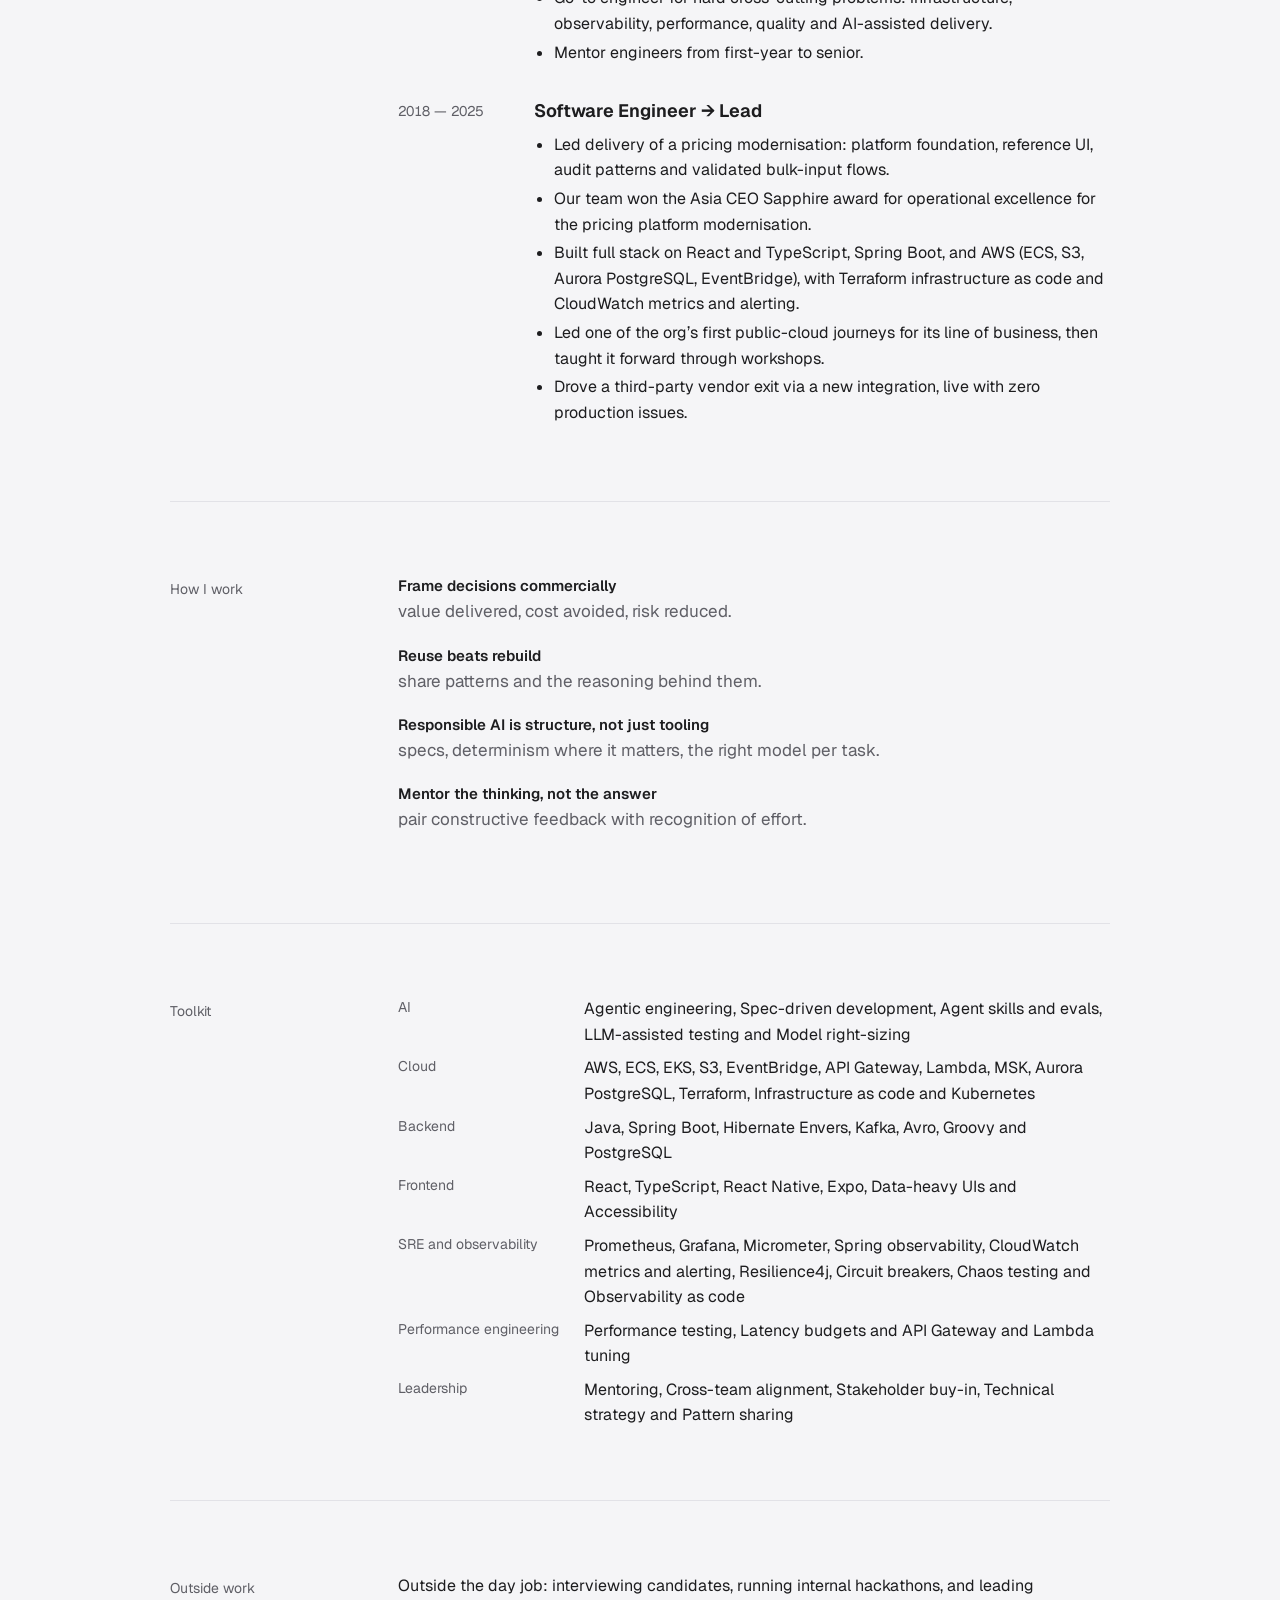
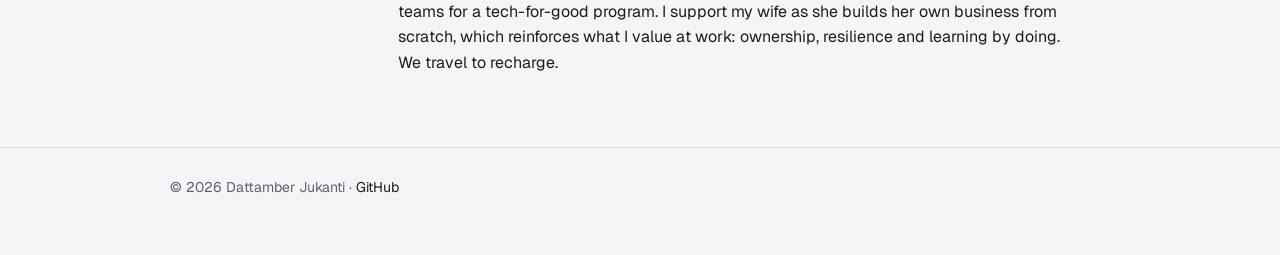
==== commit ffb81761: "Top section links; ~70 reviews at 4.9+; drop OTA and v2 claims Co-Authored-By: Claude Sonnet 5.5 <no" ====
--- a/index.html
+++ b/index.html
@@ -1,7 +1,7 @@
 <!doctype html>
 <html lang="en"><head><meta charset="utf-8"><meta name="viewport" content="width=device-width,initial-scale=1,viewport-fit=cover">
 <title>Dattamber Jukanti — Lead Software Engineer</title>
-<meta name="description" content="Lead software engineer on auto-lending decisioning platforms. Led the build of a children's educational app, rated 4.9 across 69 ratings on the App Store and Google Play.">
+<meta name="description" content="Lead software engineer on auto-lending decisioning platforms. Led the build of a children's educational app, rated 4.9+ across about 70 reviews on the App Store and Google Play.">
 <meta property="og:type" content="website"><meta property="og:url" content="https://dattamberj.github.io/"><meta property="og:title" content="Dattamber Jukanti — Lead Software Engineer"><meta property="og:description" content="Platforms that pre-qualify a car loan in about three seconds, and a children's learning app rated 4.9 across both app stores.">
 <meta name="theme-color" content="#0b0c0e" media="(prefers-color-scheme: dark)"><meta name="theme-color" content="#f5f5f7" media="(prefers-color-scheme: light)">
 <link rel="icon" href="data:image/svg+xml,%3Csvg xmlns='http://www.w3.org/2000/svg' viewBox='0 0 32 32'%3E%3Crect width='32' height='32' rx='6' fill='%230b0c0e'/%3E%3Cpath d='M7 10l7 6-7 6' stroke='%23ffb000' stroke-width='3' fill='none'/%3E%3Cpath d='M17 23h9' stroke='%23ffb000' stroke-width='3'/%3E%3C/svg%3E">
@@ -16,6 +16,8 @@
 @media(max-width:760px){.sec{grid-template-columns:1fr;gap:12px;padding:56px 0}}
 .intro{font:500 clamp(26px,3.6vw,40px)/1.22 var(--sans);letter-spacing:-.03em;margin:0;max-width:31ch}
 .intro b{font-weight:500;color:var(--acc-ink)}
+.jump{display:flex;flex-wrap:wrap;gap:6px 22px;font-size:14px}.pz{margin:10px 0 0;font-size:13px}.jump a{padding:4px 0}
+html{scroll-behavior:smooth;scroll-padding-top:20px}
 .hero{padding:96px 0 56px}@media(max-width:560px){.hero{padding:48px 0 40px}.intro{font-size:27px}.hero p.meta{margin-top:20px}}.hero p.meta{color:var(--dim);margin:28px 0 0}
 .kicker{font:500 13px/1.7 var(--mono);color:var(--dim);margin:0 0 20px}.kicker span{white-space:nowrap}
 /* the numbers: hairlines, no boxes */
@@ -93,14 +95,15 @@
 <main id="main" class="wrap">
  <section class="hero">
   <p class="kicker in-1"><span>Lead full-stack engineer ·</span> <span>Core decisioning modernisation ·</span> <span>Performance, SRE and agentic engineering</span></p>
-  <h1 class="intro in-1">I’m Dattamber.<span class="tw" aria-hidden="true" id="tw"><span class="typed"><span id="typed"></span><span class="caret"></span></span></span><span class="sr-only">I’m leading the modernisation of a core decisioning platform. My team won the Asia CEO Sapphire award for operational excellence. I lead platforms that pre-qualify a car loan in about 3 seconds, lead spec-driven development with a custom agentic workflow that made development 70% faster, kept 100% of requests flowing through a bureau outage, and led a children’s learning app to 4.9 stars across both app stores.</span></h1>
-  <p class="meta in-1"><a class="u" href="#work">Selected work</a> · <a class="u" href="#app">The app</a> · <a class="u" href="https://github.com/dattamberj" target="_blank" rel="noopener">GitHub</a> · <button class="pause" id="pause" type="button" aria-pressed="false">Pause highlights</button></p>
+  <h1 class="intro in-1">I’m Dattamber.<span class="tw" aria-hidden="true" id="tw"><span class="typed"><span id="typed"></span><span class="caret"></span></span></span><span class="sr-only">I’m leading the modernisation of a core decisioning platform. My team won the Asia CEO Sapphire award for operational excellence. I lead platforms that pre-qualify a car loan in about 3 seconds, lead spec-driven development with a custom agentic workflow that made development 70% faster, kept 100% of requests flowing through a bureau outage, and led a children’s learning app to 4.9+ stars across about 70 reviews.</span></h1>
+  <nav class="meta in-1 jump" aria-label="Jump to a section"><a class="u" href="#work">Work</a><a class="u" href="#workflow">Agentic workflow</a><a class="u" href="#app">The app</a><a class="u" href="#experience">Experience</a><a class="u" href="#toolkit">Toolkit</a><a class="u" href="https://github.com/dattamberj" target="_blank" rel="noopener">GitHub</a></nav>
+  <p class="in-1 pz"><button class="pause" id="pause" type="button" aria-pressed="false">Pause highlights</button></p>
  </section>
  <div class="ledger" aria-label="Impact in numbers. Select one to show it in the intro.">
   <button type="button" data-r><b>~3s</b><span>pre-qualification, over 2x faster than the next competitor</span></button>
   <button type="button" data-r><b>70%</b><span>faster development with spec-driven, agentic engineering</span></button>
   <button type="button" data-r><b>100%</b><span>of requests processed through a bureau outage</span></button>
-  <button type="button" data-r><b>4.9★</b><span>across 69 ratings on both stores, for the learning app I led</span></button>
+  <button type="button" data-r><b>4.9+★</b><span>average across about 70 reviews on both stores, for the learning app I led</span></button>
  </div>
 
  <section class="sec" id="work"><div class="lbl">Selected work</div>
@@ -139,9 +142,9 @@
  </div></section></div></div>
 
 <div class="wrap">
- <section class="sec"><div class="lbl">Experience</div><div data-r id="jobs"></div></section>
+ <section class="sec" id="experience"><div class="lbl">Experience</div><div data-r id="jobs"></div></section>
  <section class="sec"><div class="lbl">How I work</div><ul class="pr" data-r id="pr"></ul></section>
- <section class="sec"><div class="lbl">Toolkit</div><dl class="tk" data-r id="tk"></dl></section>
+ <section class="sec" id="toolkit"><div class="lbl">Toolkit</div><dl class="tk" data-r id="tk"></dl></section>
  <section class="sec"><div class="lbl">Outside work</div><p data-r id="life" style="margin:0;max-width:62ch"></p></section>
 </div>
 <footer><div class="wrap"><span>© 2026 Dattamber Jukanti · <a class="u" href="https://github.com/dattamberj" target="_blank" rel="noopener">GitHub</a></span></div></footer>
@@ -171,7 +174,7 @@
     li.classList.toggle('open',open); b.setAttribute('aria-expanded',open); pn.inert=!open; }; });
 
 // typed intro: each highlight types in, holds while its number's bar fills, then erases into the next
-const HL=[{c:null,s:["I’m leading the modernisation of a ",["core decisioning platform"],"."]},{c:null,s:["My team won the ",["Asia CEO Sapphire award"]," for operational excellence."]},{c:0,s:["I lead platforms that pre-qualify a car loan in ",["about 3 seconds"],"."]},{c:1,s:["My custom agentic workflow made development ",["70% faster"],"."]},{c:2,s:["I kept ",["100%"]," of requests flowing through a bureau outage."]},{c:3,s:["I led a children’s learning app to ",["4.9★"]," across both app stores."]}];
+const HL=[{c:null,s:["I’m leading the modernisation of a ",["core decisioning platform"],"."]},{c:null,s:["My team won the ",["Asia CEO Sapphire award"]," for operational excellence."]},{c:0,s:["I lead platforms that pre-qualify a car loan in ",["about 3 seconds"],"."]},{c:1,s:["My custom agentic workflow made development ",["70% faster"],"."]},{c:2,s:["I kept ",["100%"]," of requests flowing through a bureau outage."]},{c:3,s:["I led a children’s learning app to ",["4.9+★"]," across about 70 reviews."]}];
 const HOLD=2600, typed=$('#typed'), cells=[...document.querySelectorAll('.ledger button')], pauseBtn=$('#pause');
 const txt=s=>Array.isArray(s)?s[0]:s, len=segs=>segs.reduce((a,s)=>a+txt(s).length,0);
 const html=(segs,n)=>segs.map(s=>{ const t=txt(s).slice(0,Math.max(0,n)); n-=txt(s).length; return Array.isArray(s)?`<b>${t}</b>`:t; }).join('');
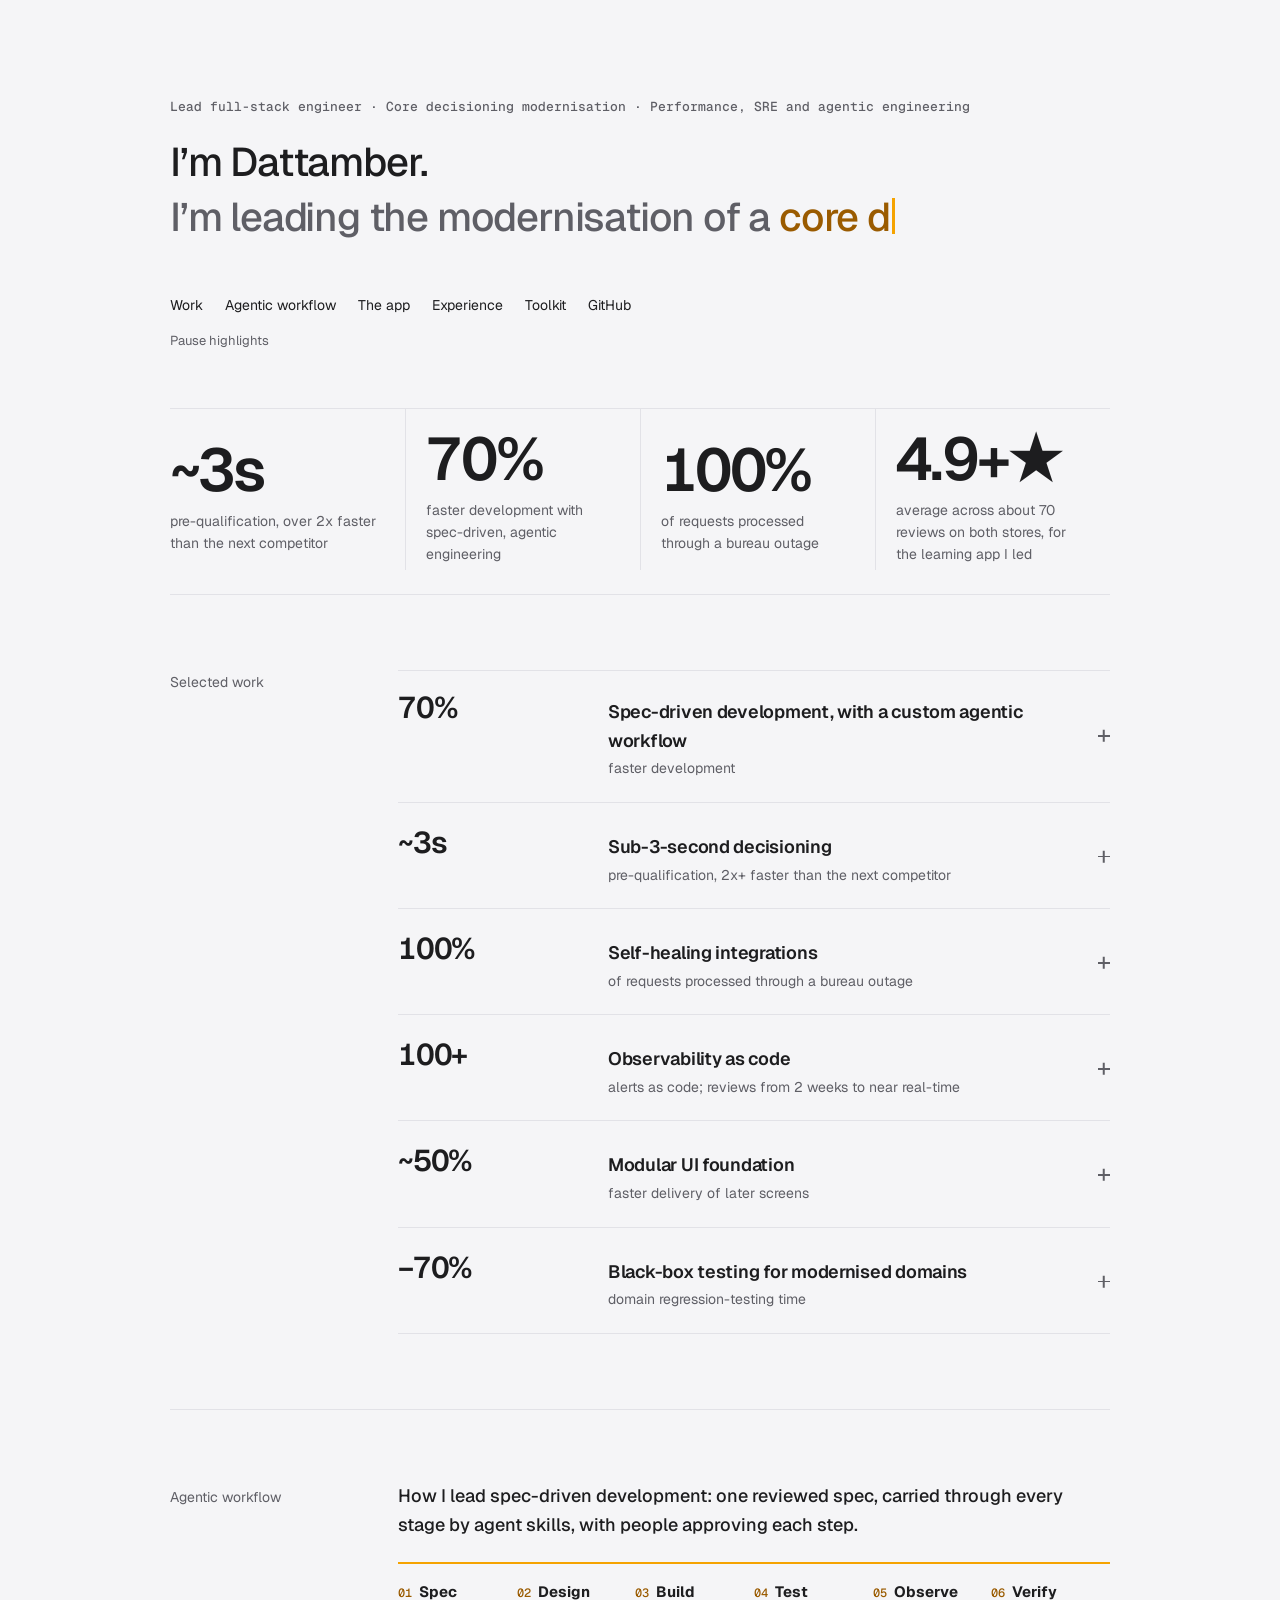
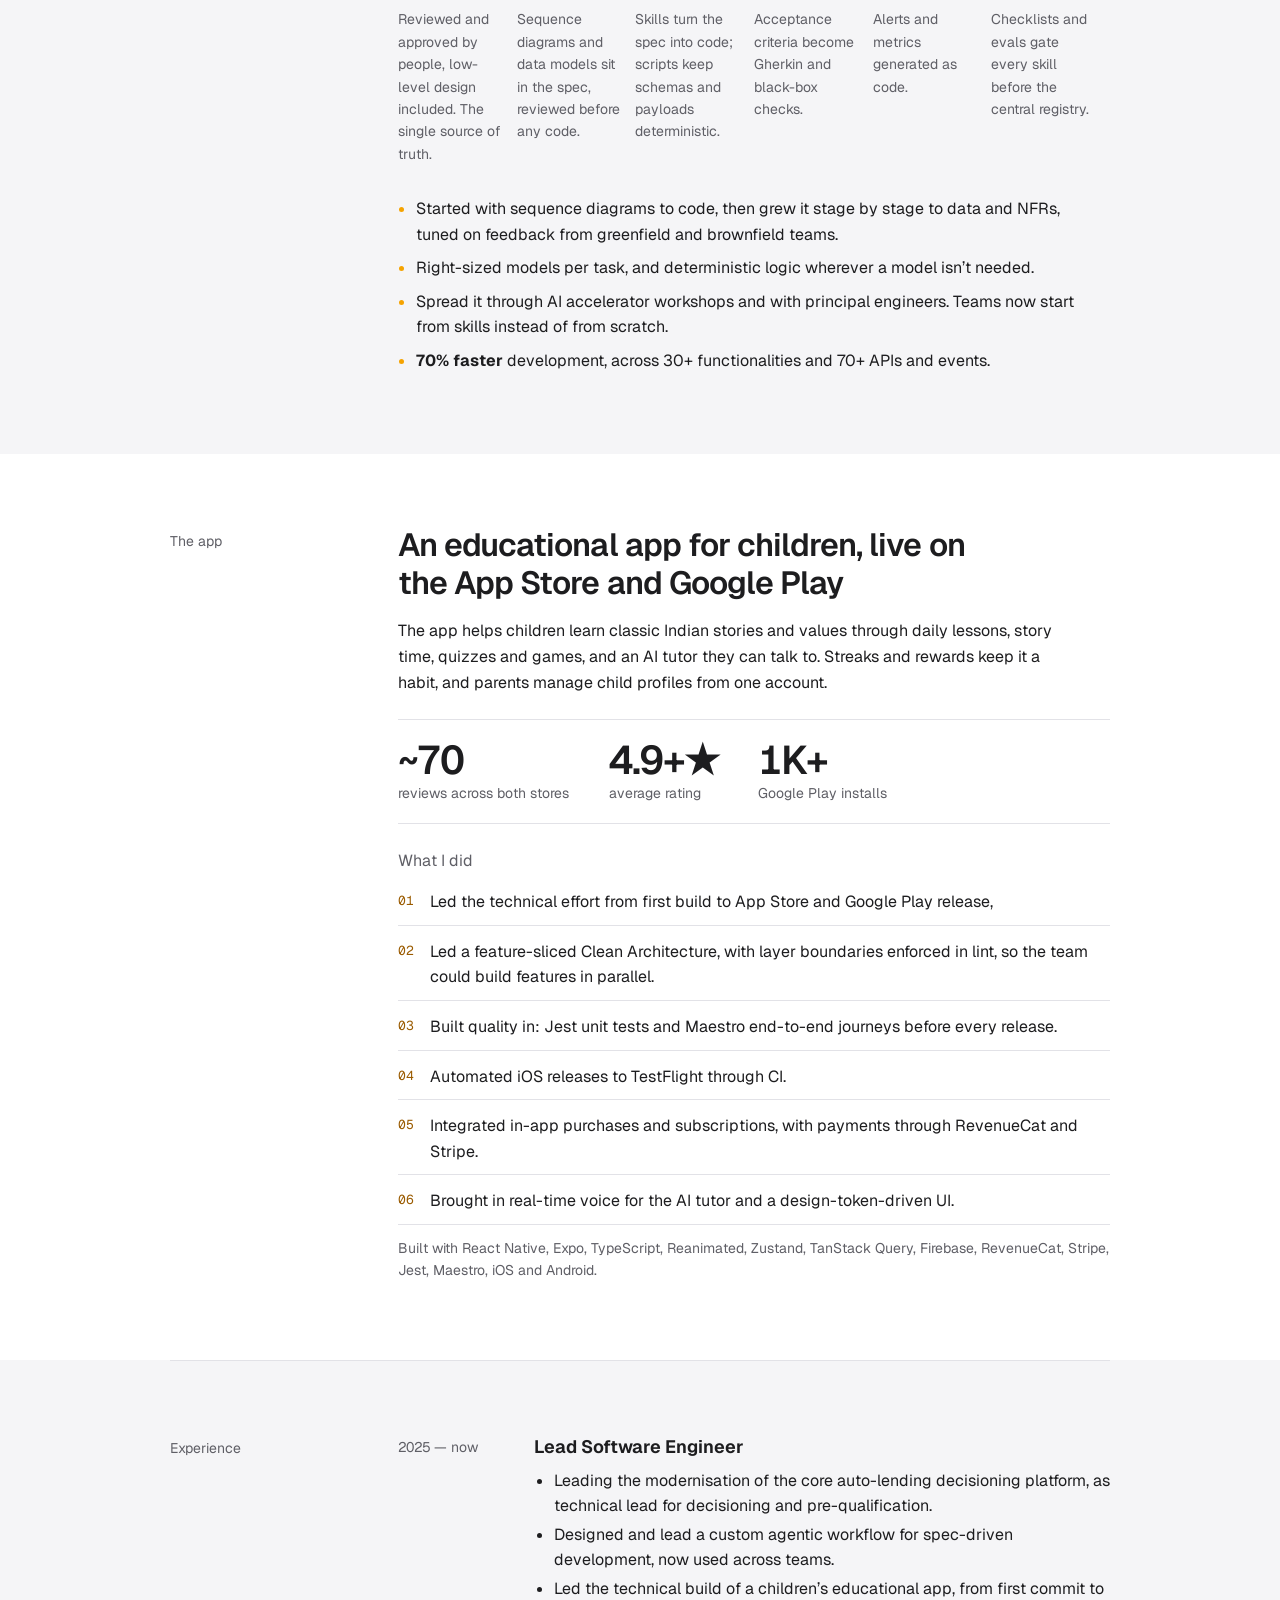
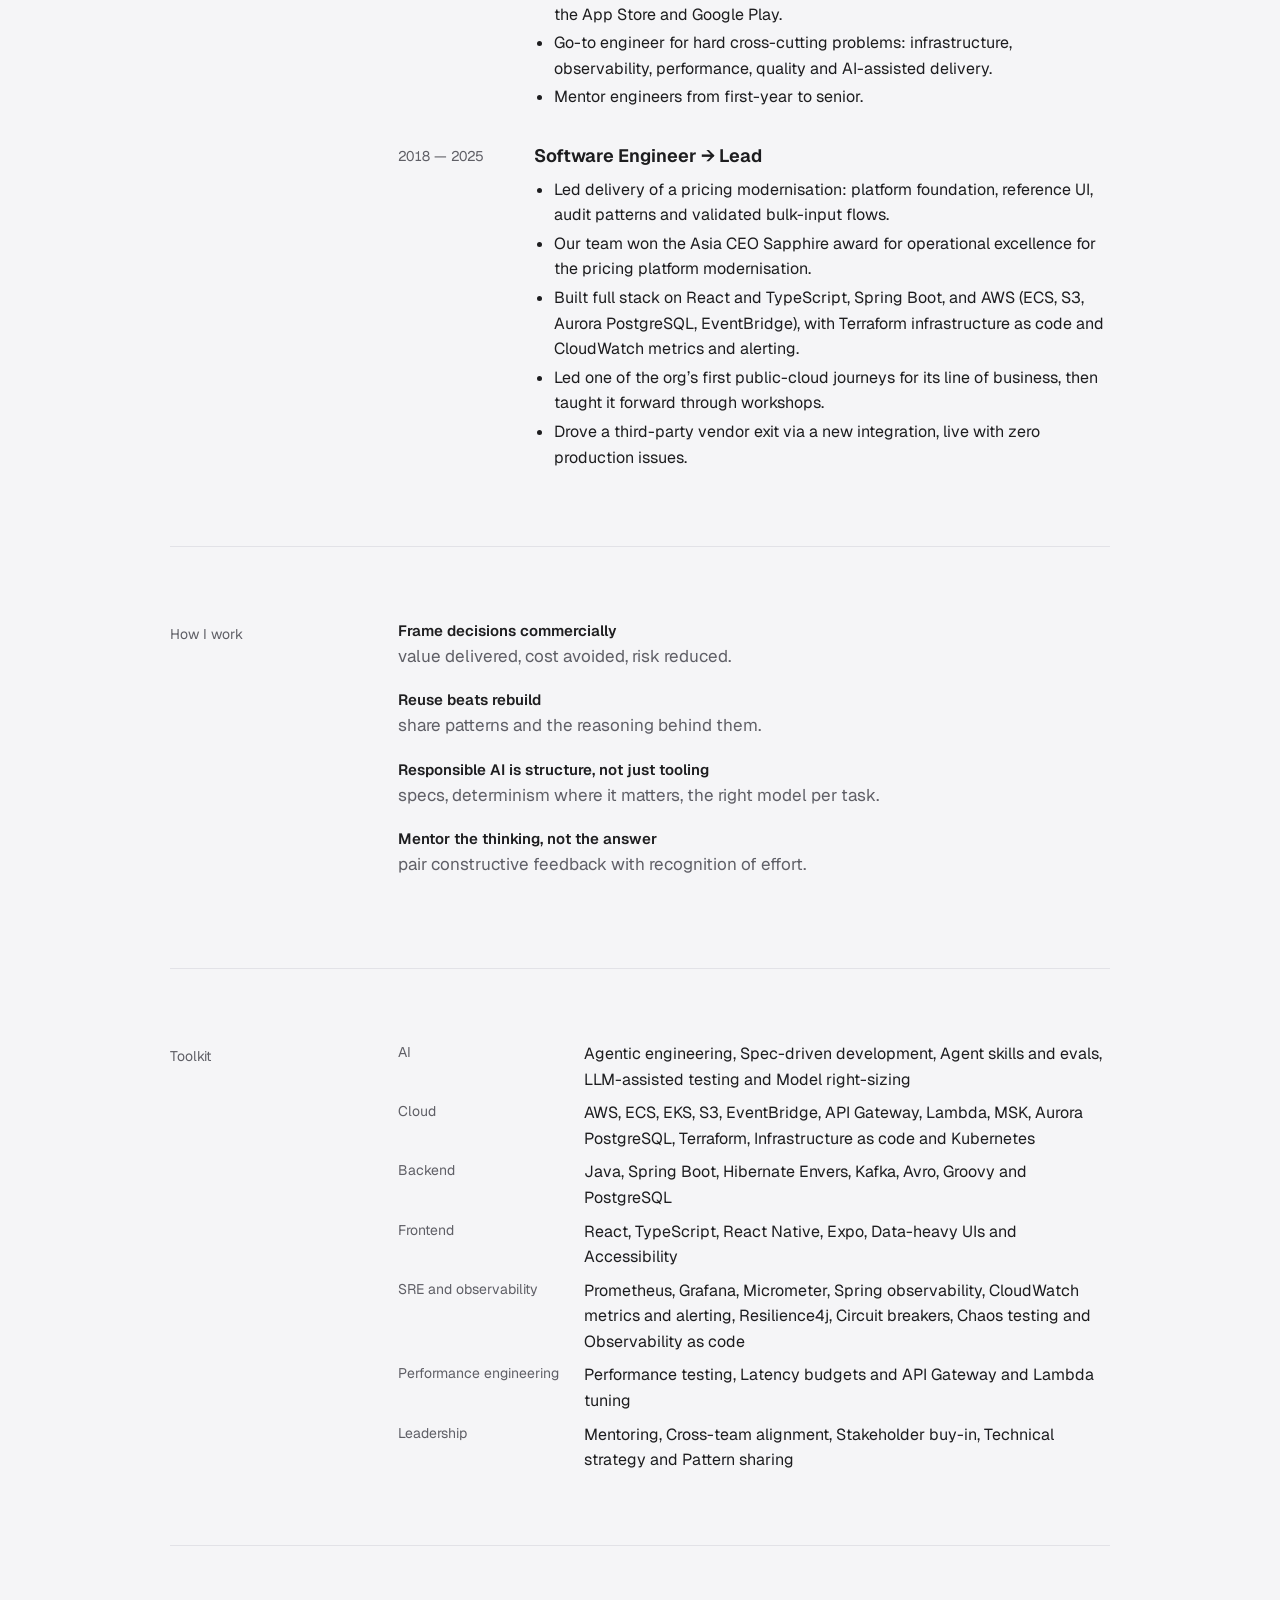
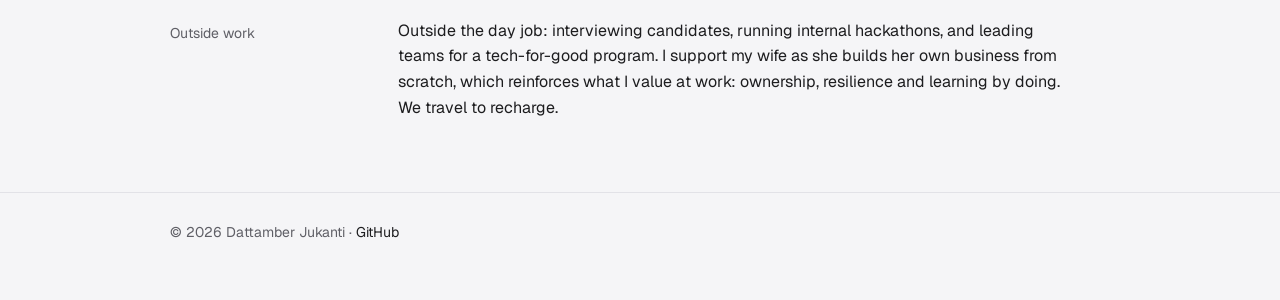
==== commit 57d0aeec: "Workflow: spec includes low-level design; skills turn it into code at build Co-Authored-By: Claude S" ====
--- a/index.html
+++ b/index.html
@@ -114,9 +114,9 @@
   <div>
    <p class="dek" style="font-size:18px;font-weight:500;margin:0 0 20px;max-width:56ch" data-r>How I lead spec-driven development: one reviewed spec, carried through every stage by agent skills, with people approving each step.</p>
    <ol class="flow" data-r>
-    <li style="--k:0"><b>Spec</b>Reviewed and approved by people. The single source of truth.</li>
-    <li style="--k:1"><b>Design</b>Skills turn the spec into sequence diagrams and data models.</li>
-    <li style="--k:2"><b>Build</b>Agents write the code; scripts keep schemas and payloads deterministic.</li>
+    <li style="--k:0"><b>Spec</b>Reviewed and approved by people, low-level design included. The single source of truth.</li>
+    <li style="--k:1"><b>Design</b>Sequence diagrams and data models sit in the spec, reviewed before any code.</li>
+    <li style="--k:2"><b>Build</b>Skills turn the spec into code; scripts keep schemas and payloads deterministic.</li>
     <li style="--k:3"><b>Test</b>Acceptance criteria become Gherkin and black-box checks.</li>
     <li style="--k:4"><b>Observe</b>Alerts and metrics generated as code.</li>
     <li style="--k:5"><b>Verify</b>Checklists and evals gate every skill before the central registry.</li>
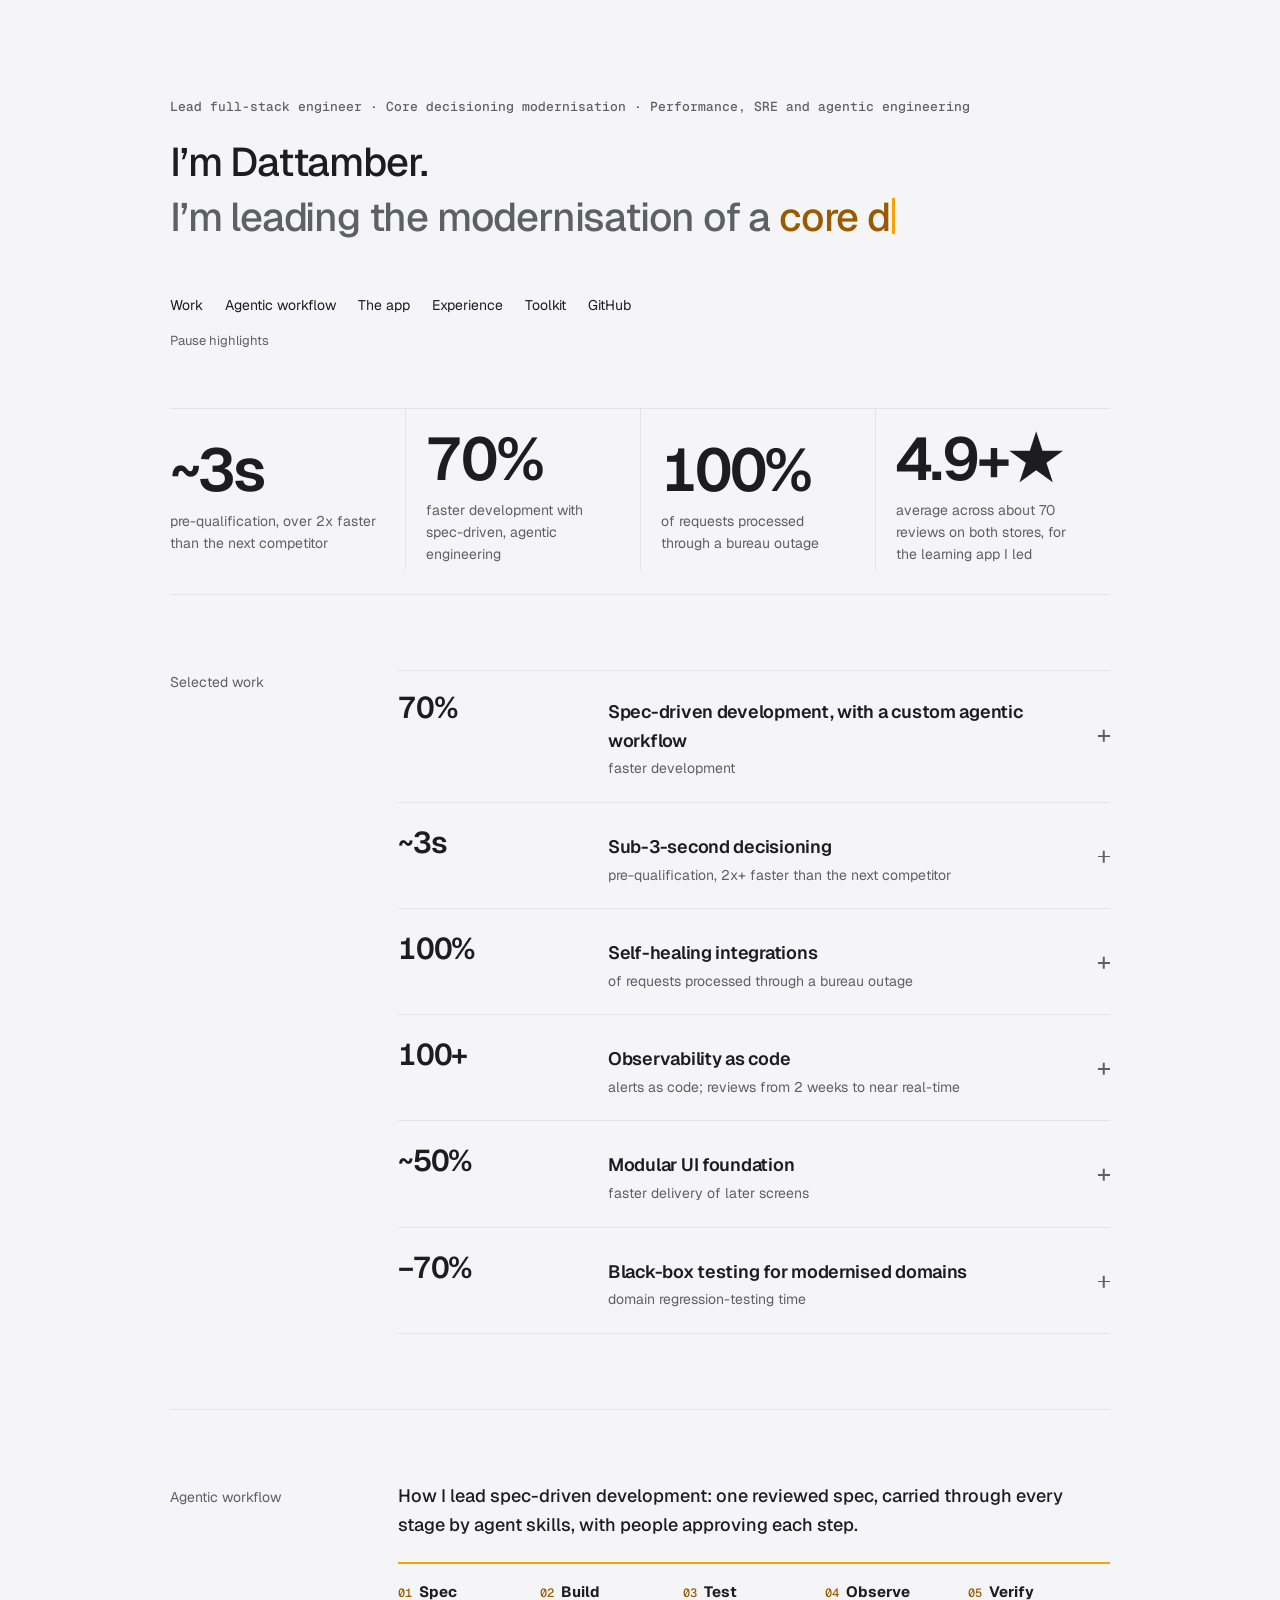
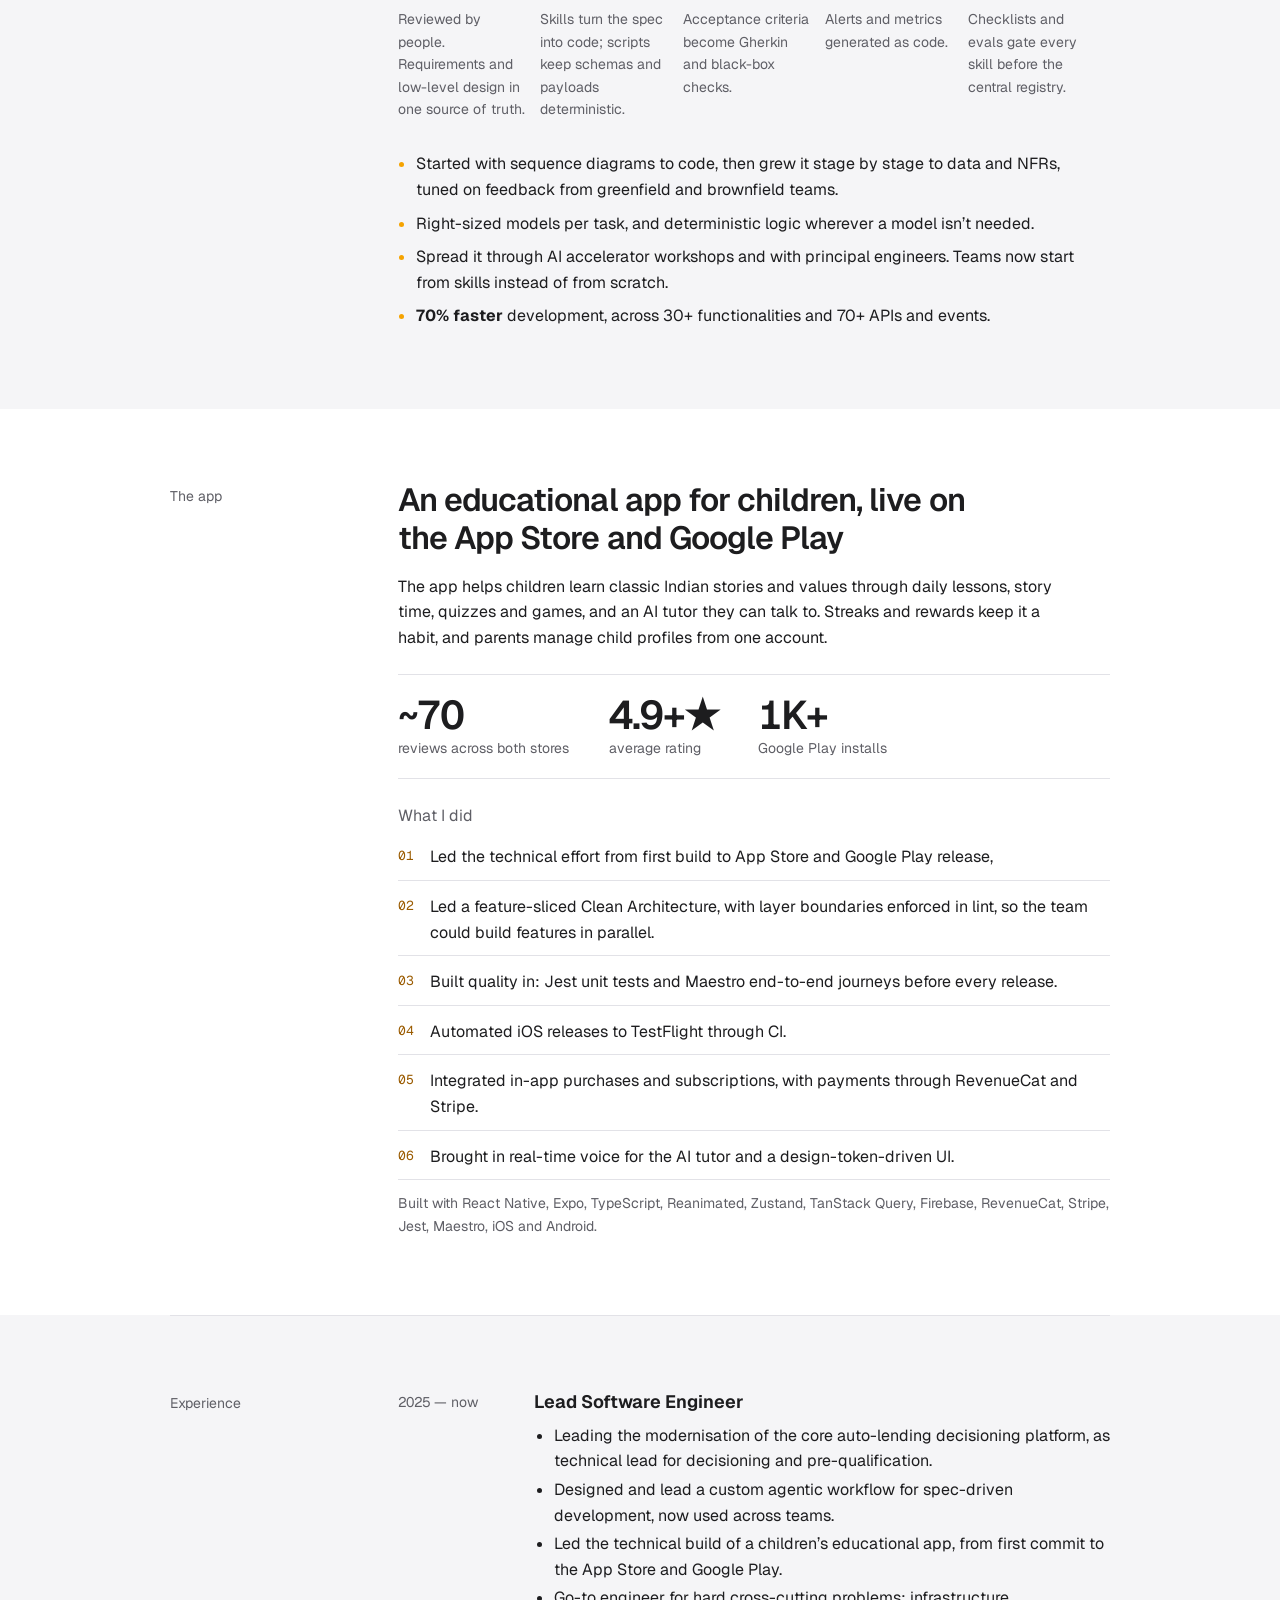
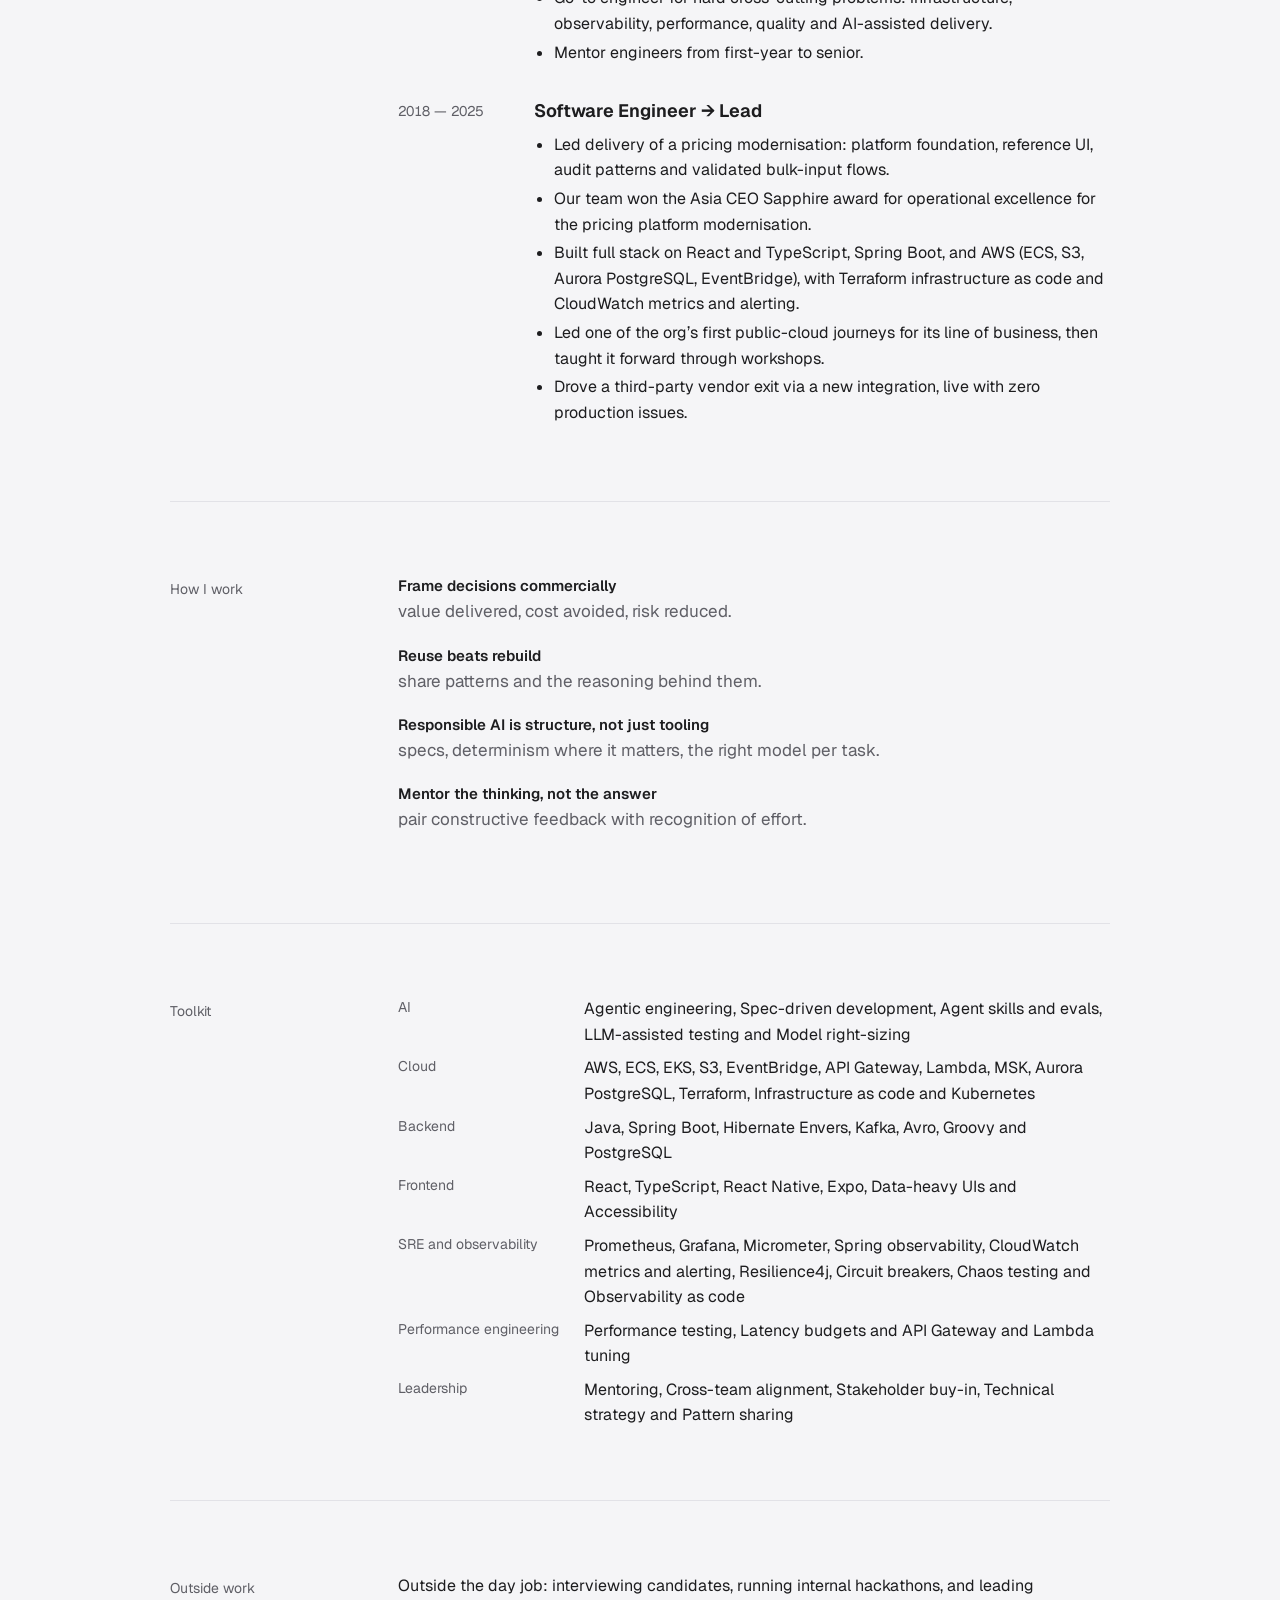
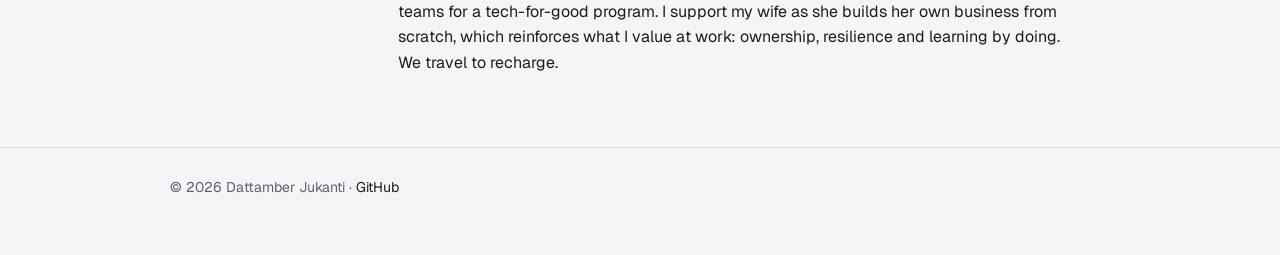
==== commit 34bcbe2b: "Workflow: merge Spec and Design into one step to remove duplication Co-Authored-By: Claude Sonnet 5." ====
--- a/index.html
+++ b/index.html
@@ -64,7 +64,7 @@
 .case ul{padding-left:18px}.case li::marker{color:var(--acc)}
 .built{color:var(--dim);font-size:14px;margin-top:12px}
 @media(max-width:560px){.idx button{grid-template-columns:minmax(0,1fr) 20px;gap:8px 16px}.idx .m{grid-column:1/-1;font-size:26px}}
-.flow{list-style:none;margin:0 0 28px;padding:0;display:grid;grid-template-columns:repeat(6,minmax(0,1fr));counter-reset:f}
+.flow{list-style:none;margin:0 0 28px;padding:0;display:grid;grid-template-columns:repeat(5,minmax(0,1fr));counter-reset:f}
 .flow li{counter-increment:f;position:relative;padding:18px 14px 0 0;font-size:14px;color:var(--dim)}
 .flow li::before{content:"";position:absolute;left:0;right:0;top:0;height:2px;background:var(--line)}
 .flow li::after{content:"";position:absolute;left:0;right:100%;top:0;height:2px;background:var(--acc);transition:right .5s var(--ease);transition-delay:calc(var(--k) * 180ms + .2s)}
@@ -114,12 +114,11 @@
   <div>
    <p class="dek" style="font-size:18px;font-weight:500;margin:0 0 20px;max-width:56ch" data-r>How I lead spec-driven development: one reviewed spec, carried through every stage by agent skills, with people approving each step.</p>
    <ol class="flow" data-r>
-    <li style="--k:0"><b>Spec</b>Reviewed and approved by people, low-level design included. The single source of truth.</li>
-    <li style="--k:1"><b>Design</b>Sequence diagrams and data models sit in the spec, reviewed before any code.</li>
-    <li style="--k:2"><b>Build</b>Skills turn the spec into code; scripts keep schemas and payloads deterministic.</li>
-    <li style="--k:3"><b>Test</b>Acceptance criteria become Gherkin and black-box checks.</li>
-    <li style="--k:4"><b>Observe</b>Alerts and metrics generated as code.</li>
-    <li style="--k:5"><b>Verify</b>Checklists and evals gate every skill before the central registry.</li>
+    <li style="--k:0"><b>Spec</b>Reviewed by people. Requirements and low-level design in one source of truth.</li>
+    <li style="--k:1"><b>Build</b>Skills turn the spec into code; scripts keep schemas and payloads deterministic.</li>
+    <li style="--k:2"><b>Test</b>Acceptance criteria become Gherkin and black-box checks.</li>
+    <li style="--k:3"><b>Observe</b>Alerts and metrics generated as code.</li>
+    <li style="--k:4"><b>Verify</b>Checklists and evals gate every skill before the central registry.</li>
    </ol>
    <ul class="lead" data-r>
     <li>Started with sequence diagrams to code, then grew it stage by stage to data and NFRs, tuned on feedback from greenfield and brownfield teams.</li>
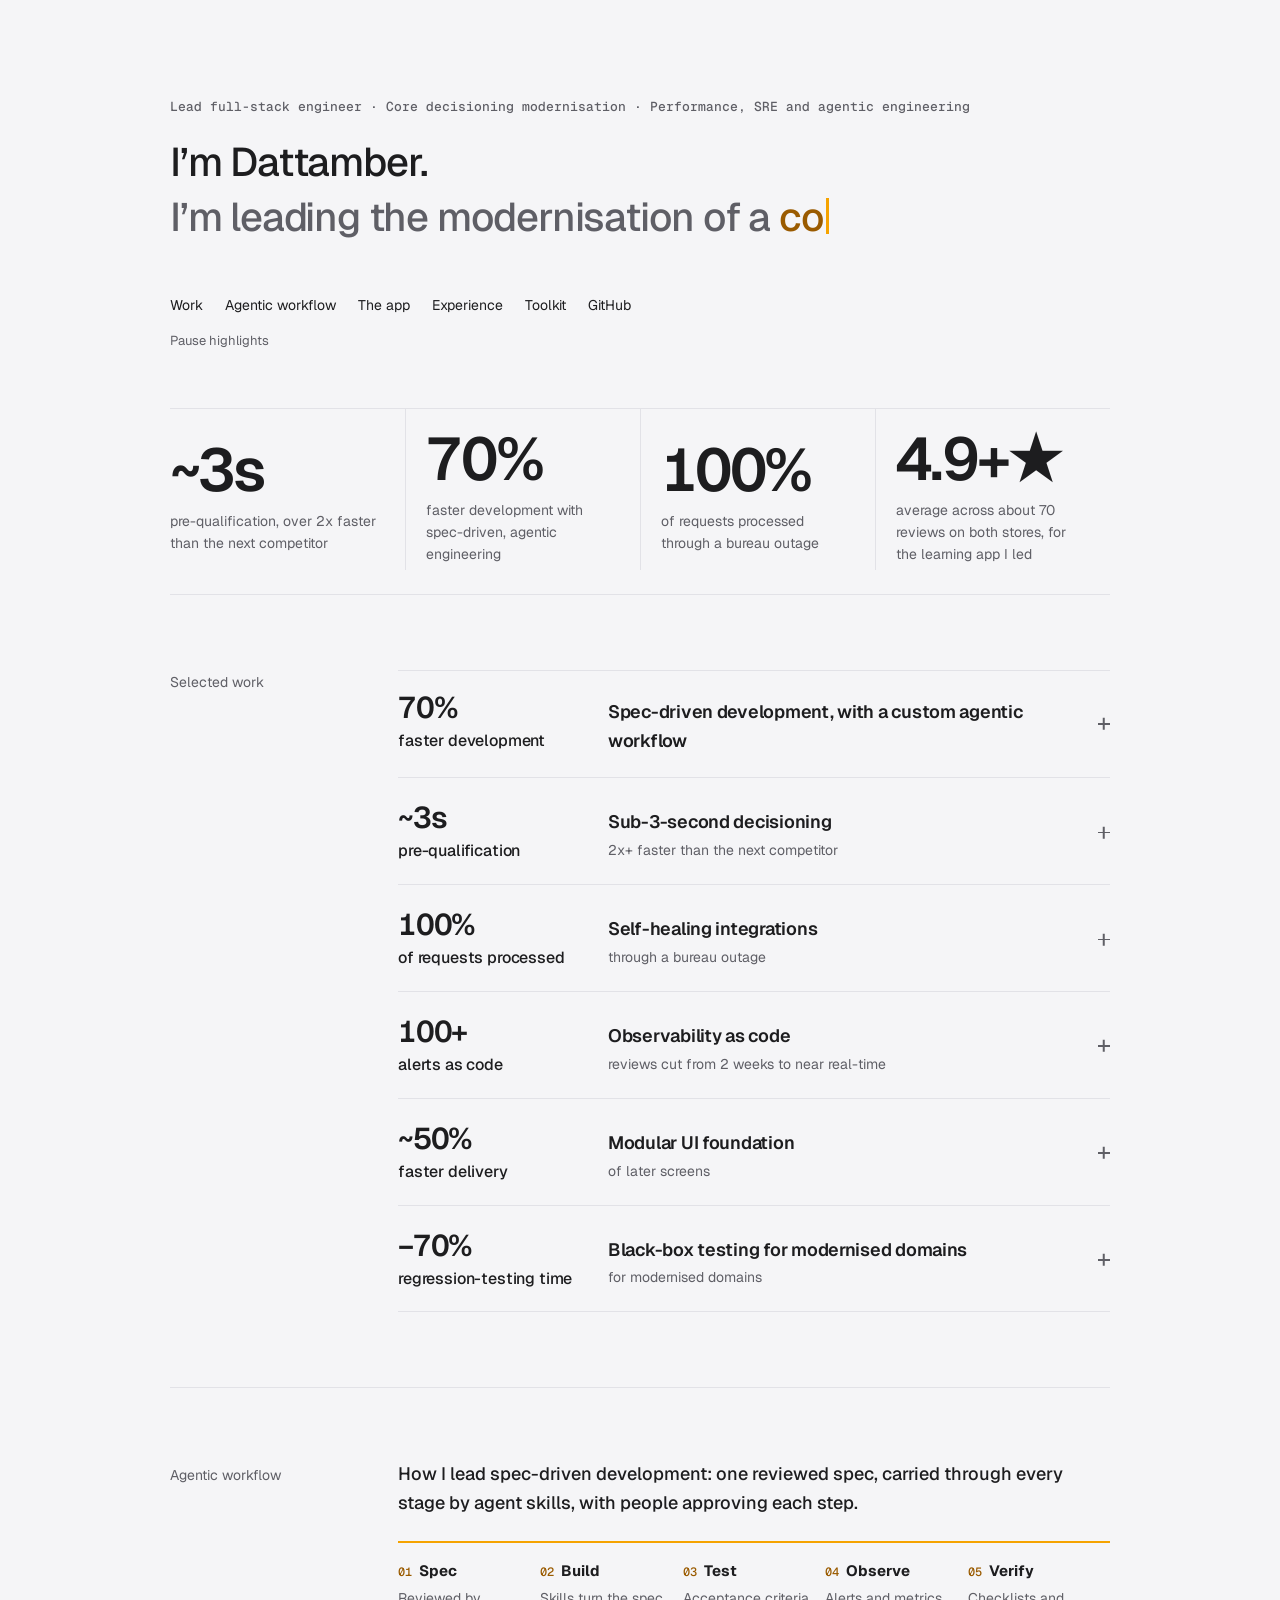
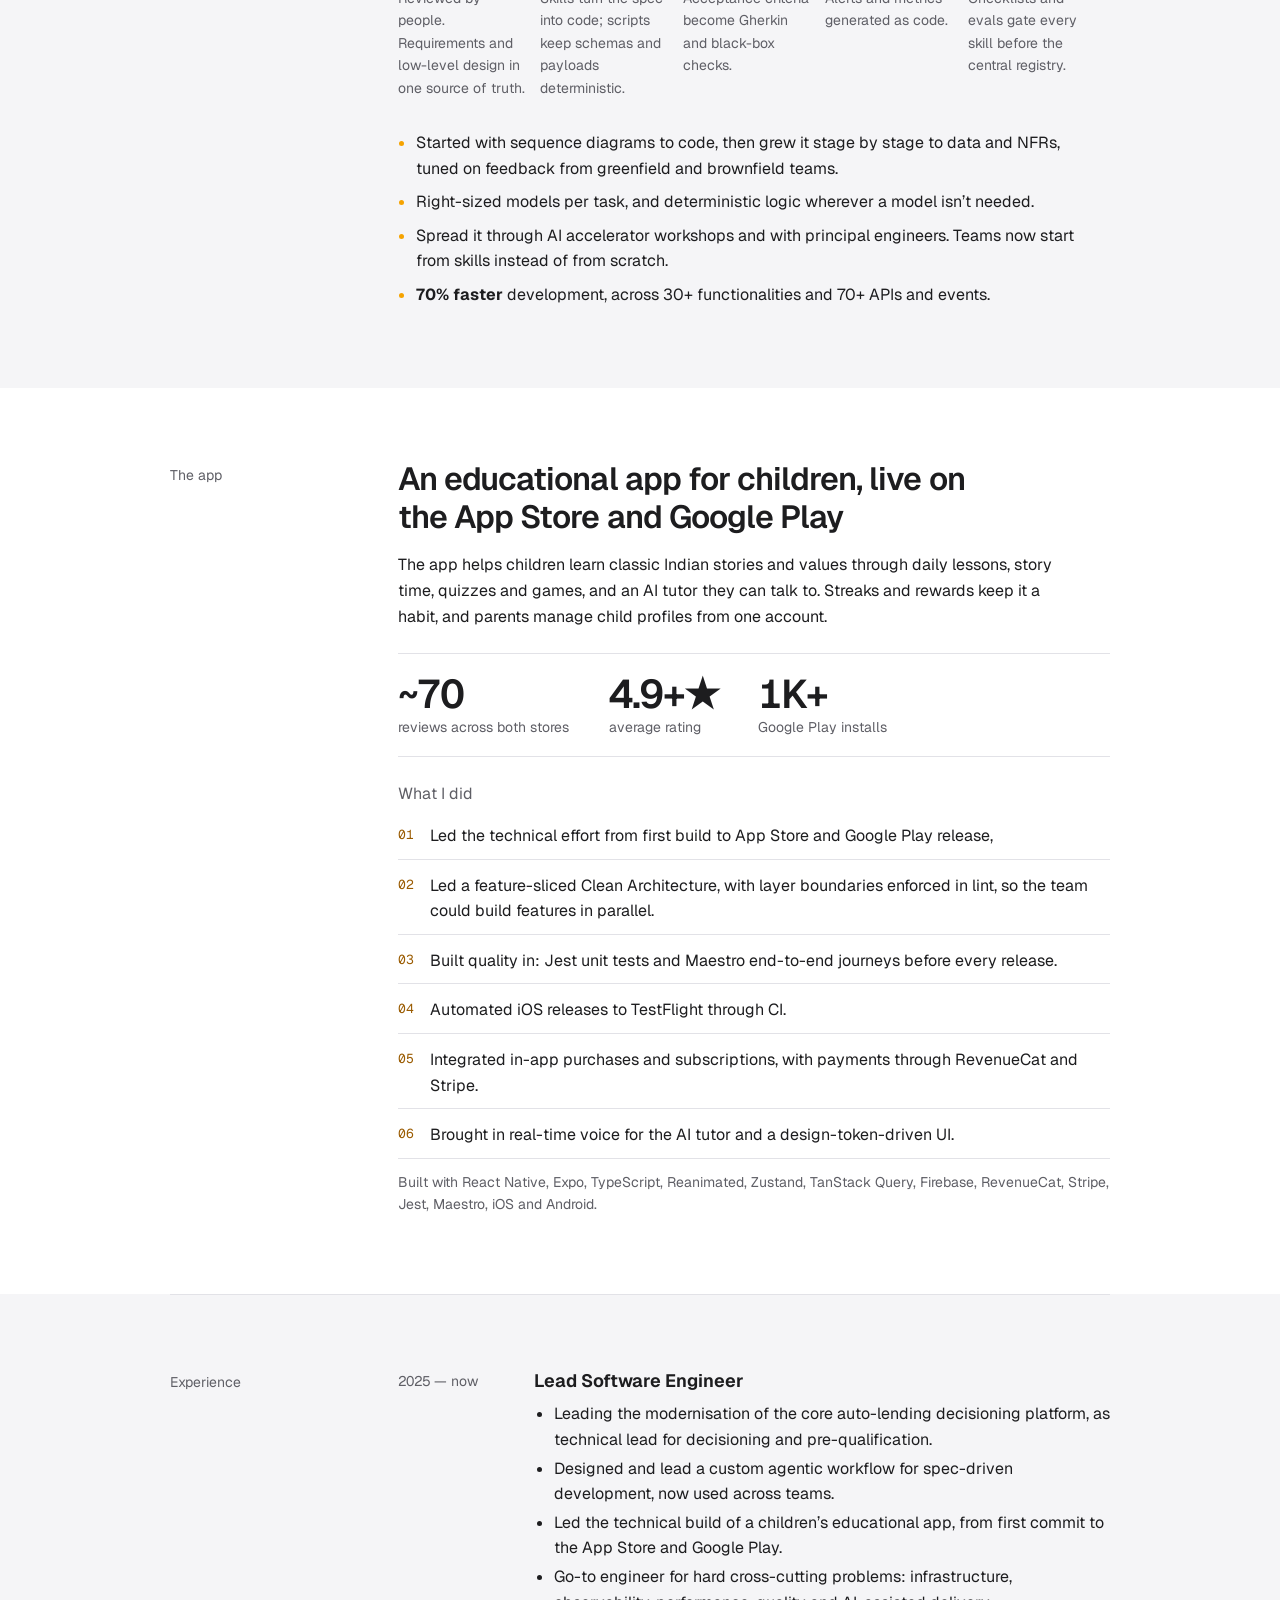
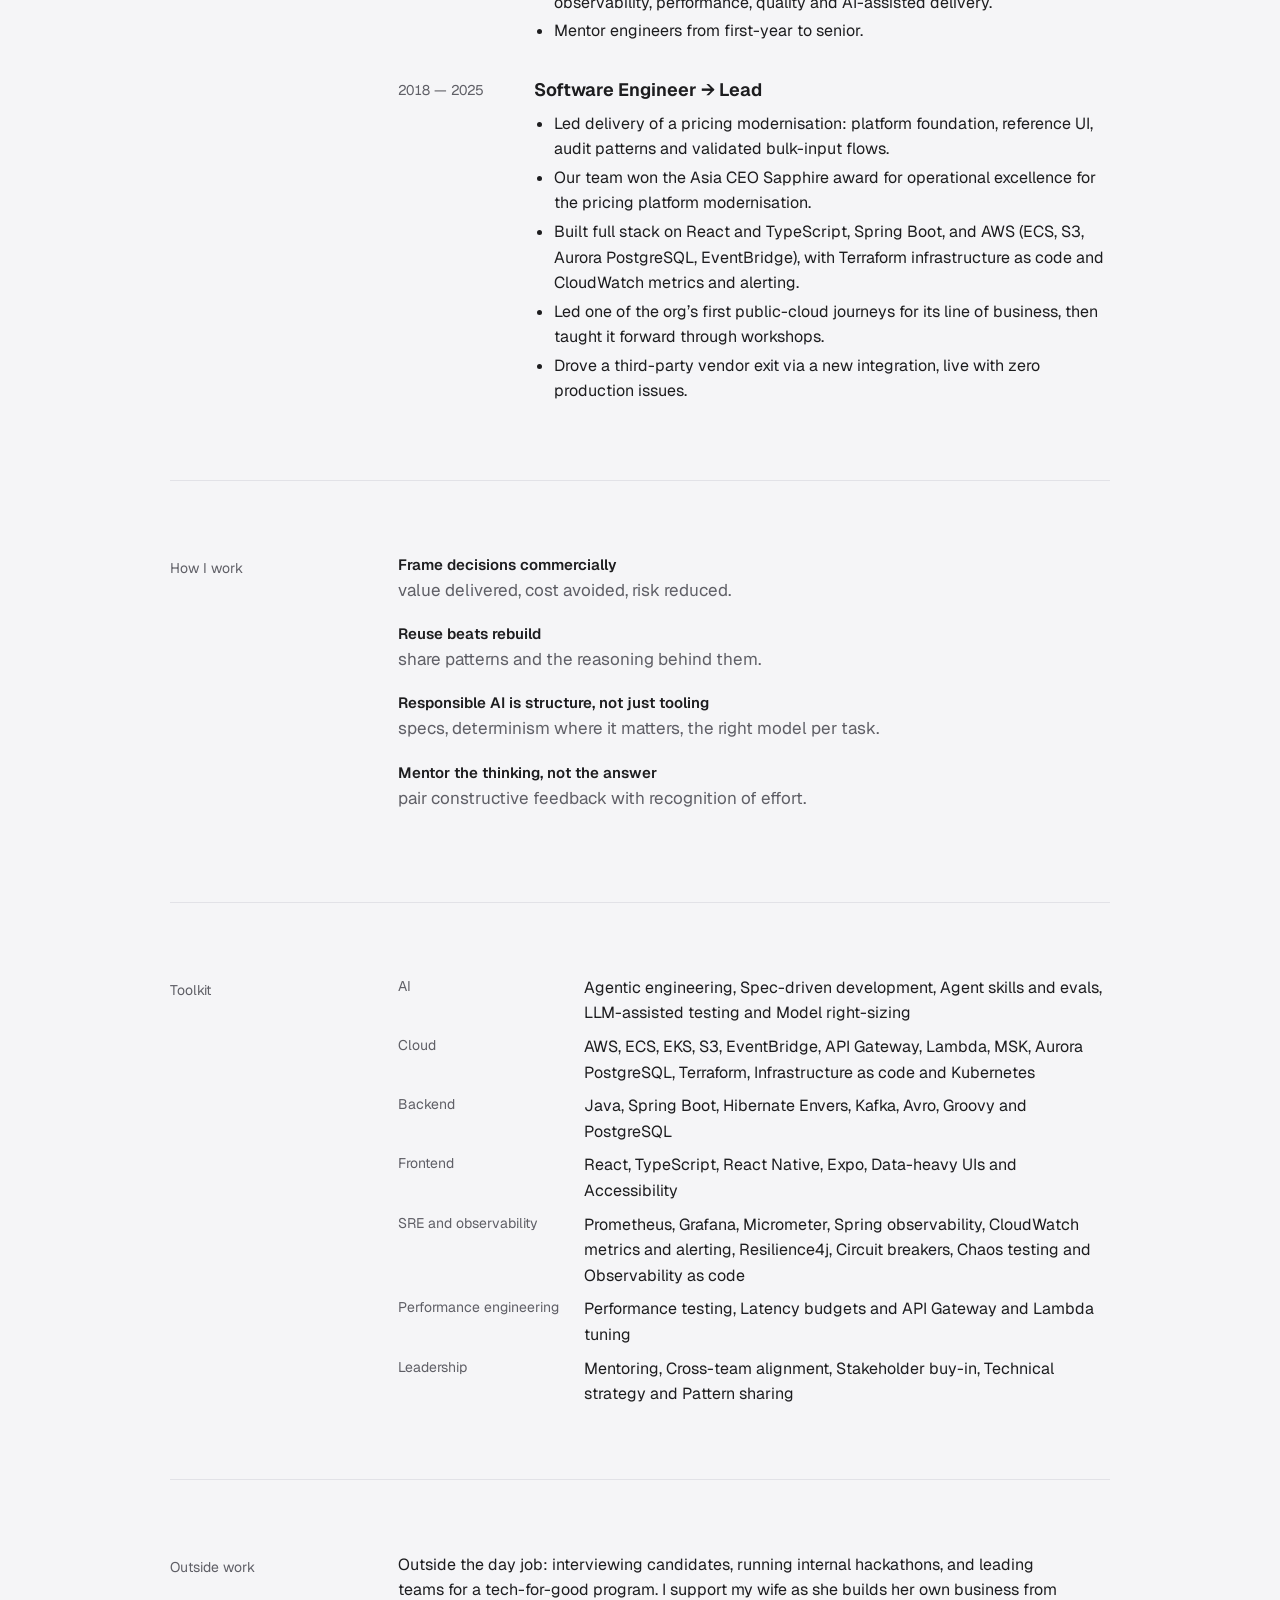
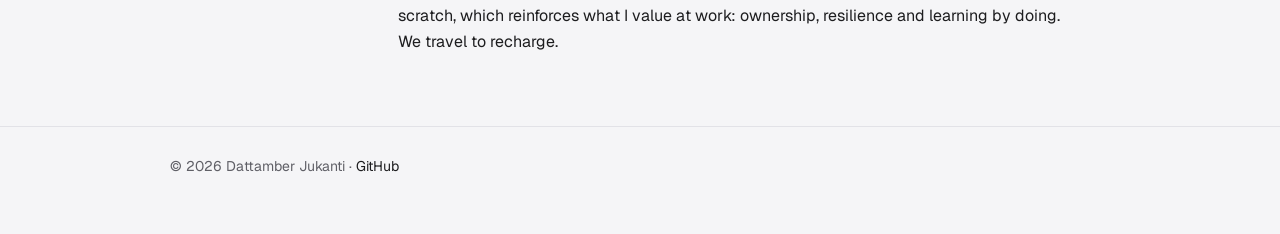
==== commit 18eb4c34: "Selected work: put the metric's unit directly under the number Co-Authored-By: Claude Sonnet 5.5 <no" ====
--- a/index.html
+++ b/index.html
@@ -46,7 +46,7 @@
 .idx>li{border-bottom:1px solid var(--line)}.idx>li:first-child{border-top:1px solid var(--line)}
 .idx button{all:unset;box-sizing:border-box;width:100%;cursor:pointer;display:grid;grid-template-columns:190px minmax(0,1fr) 20px;gap:20px;align-items:baseline;padding:22px 0}
 .idx button:focus-visible{outline:2px solid var(--acc);outline-offset:4px}
-.idx .m{font:600 30px/1 var(--sans);letter-spacing:-.04em;font-variant-numeric:tabular-nums;transition:color .3s}
+.idx .m{font:600 30px/1 var(--sans);letter-spacing:-.04em;font-variant-numeric:tabular-nums;transition:color .3s}.idx .m i{display:block;font:500 16px/1.3 var(--sans);letter-spacing:-.01em;color:var(--fg);margin-top:8px;font-style:normal}
 .idx button:hover .m,.idx [aria-expanded=true] .m{color:var(--acc-ink)}
 .idx .t{display:block;font-size:18px;font-weight:600;letter-spacing:-.015em;transition:transform .45s var(--ease)}
 .idx .r{display:block;color:var(--dim);font-size:14px;margin-top:2px;transition:transform .45s var(--ease) .03s}
@@ -159,7 +159,7 @@
 $('#app-figs').innerHTML=app.stats.map(([n,l])=>`<div><b>${n}</b>${l}</div>`).join('');
 $('#app-did').innerHTML=app.role.map(r=>`<li><span>${r}</span></li>`).join('');
 $('#app-built').textContent='Built with '+list(app.stack)+'.';
-$('#idx').innerHTML=PROJECTS.filter(p=>!p.featured).map((p,i)=>`<li data-r><button type="button" aria-expanded="false" aria-controls="c${i}"><span class="m">${p.metric[0]}</span><span><span class="t">${p.title}</span><span class="r">${p.metric[1]}</span></span><span class="pm" aria-hidden="true"></span></button>
+$('#idx').innerHTML=PROJECTS.filter(p=>!p.featured).map((p,i)=>`<li data-r><button type="button" aria-expanded="false" aria-controls="c${i}"><span class="m">${p.metric[0]}<i>${p.metric[1]}</i></span><span><span class="t">${p.title}</span>${p.metric[2]?`<span class="r">${p.metric[2]}</span>`:''}</span><span class="pm" aria-hidden="true"></span></button>
  <div class="panel" id="c${i}"><div><div class="case"><p class="dek">${p.line}</p>${p.body.map(b=>`<p>${b}</p>`).join('')}${ul(p.facts)}<p class="built">Built with ${list(p.stack)}.</p></div></div></div></li>`).join('');
 $('#jobs').innerHTML=DATA.roles.map(r=>`<div class="job"><span class="y">${r.y}</span><div><h3>${r.t}</h3>${ul(r.pts)}</div></div>`).join('');
 $('#pr').innerHTML=DATA.principles.map(p=>`<li>${p.replace('</b>:','</b>')}</li>`).join('');
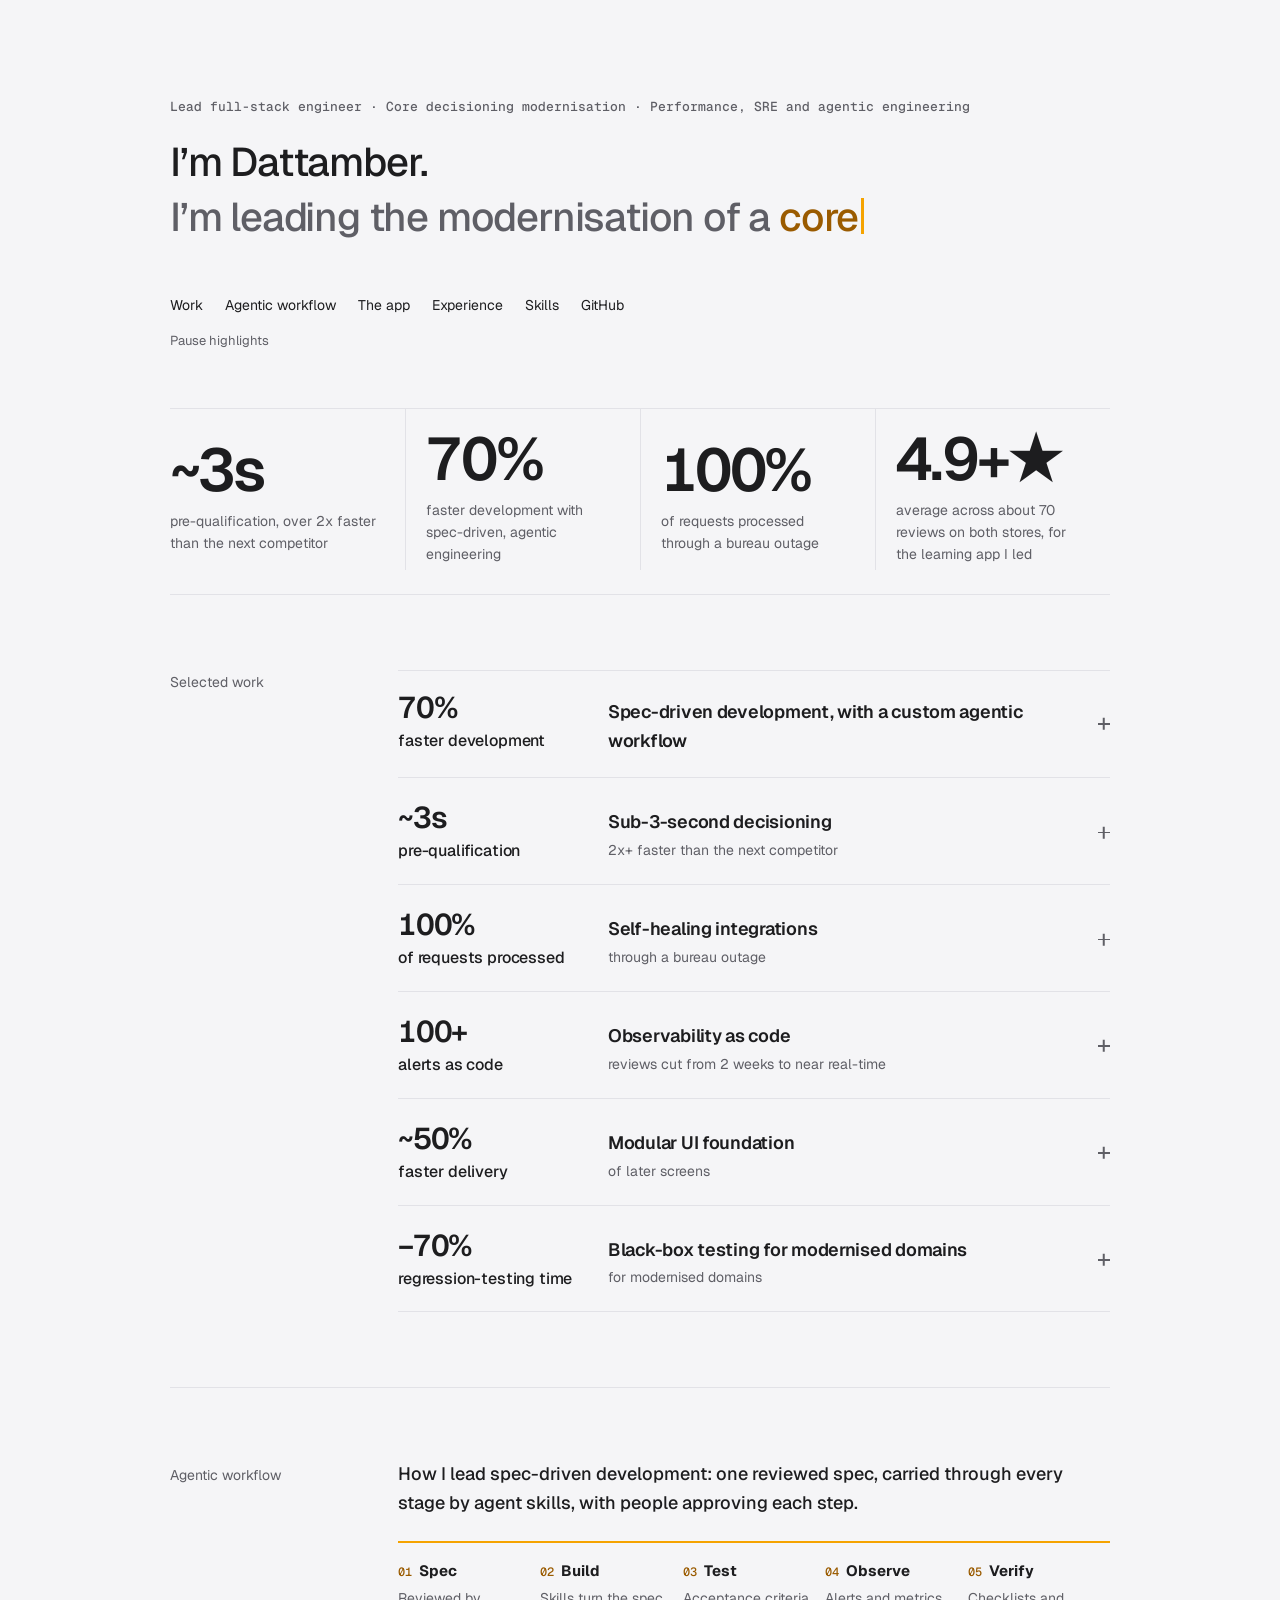
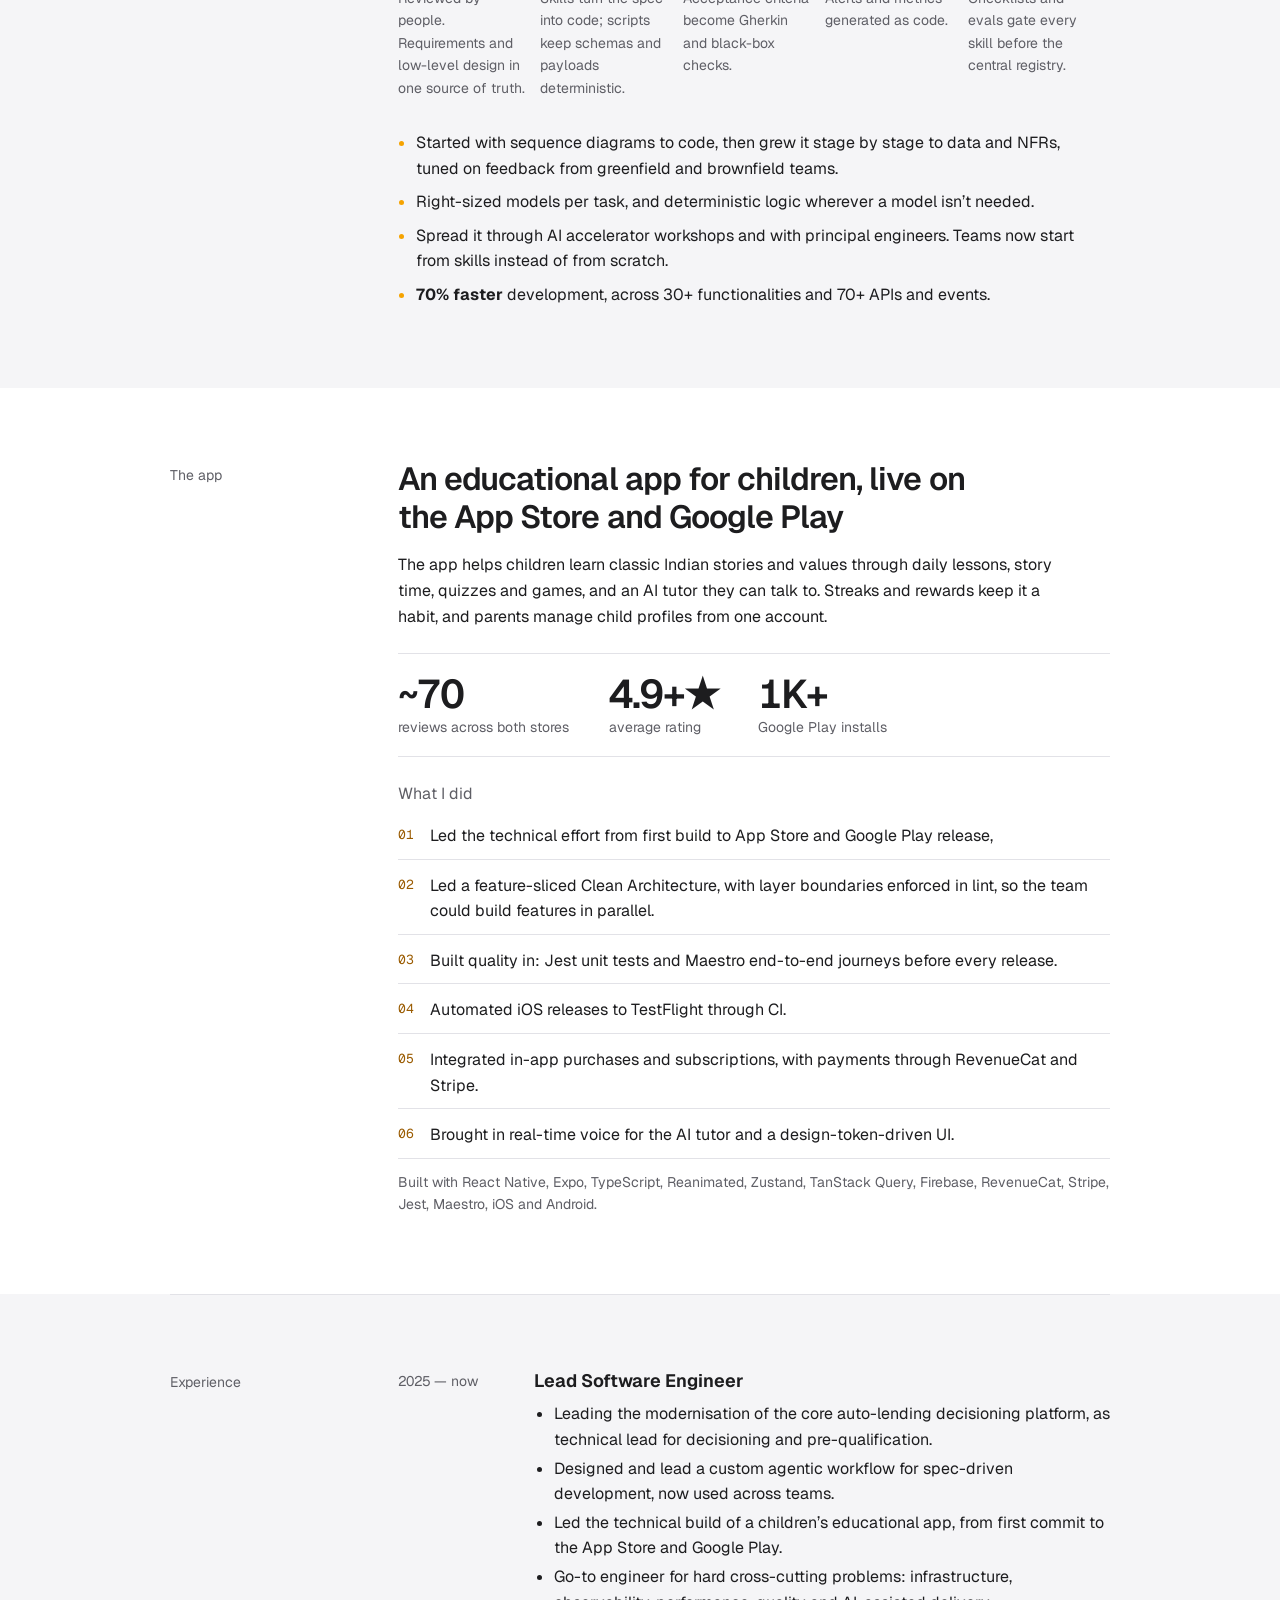
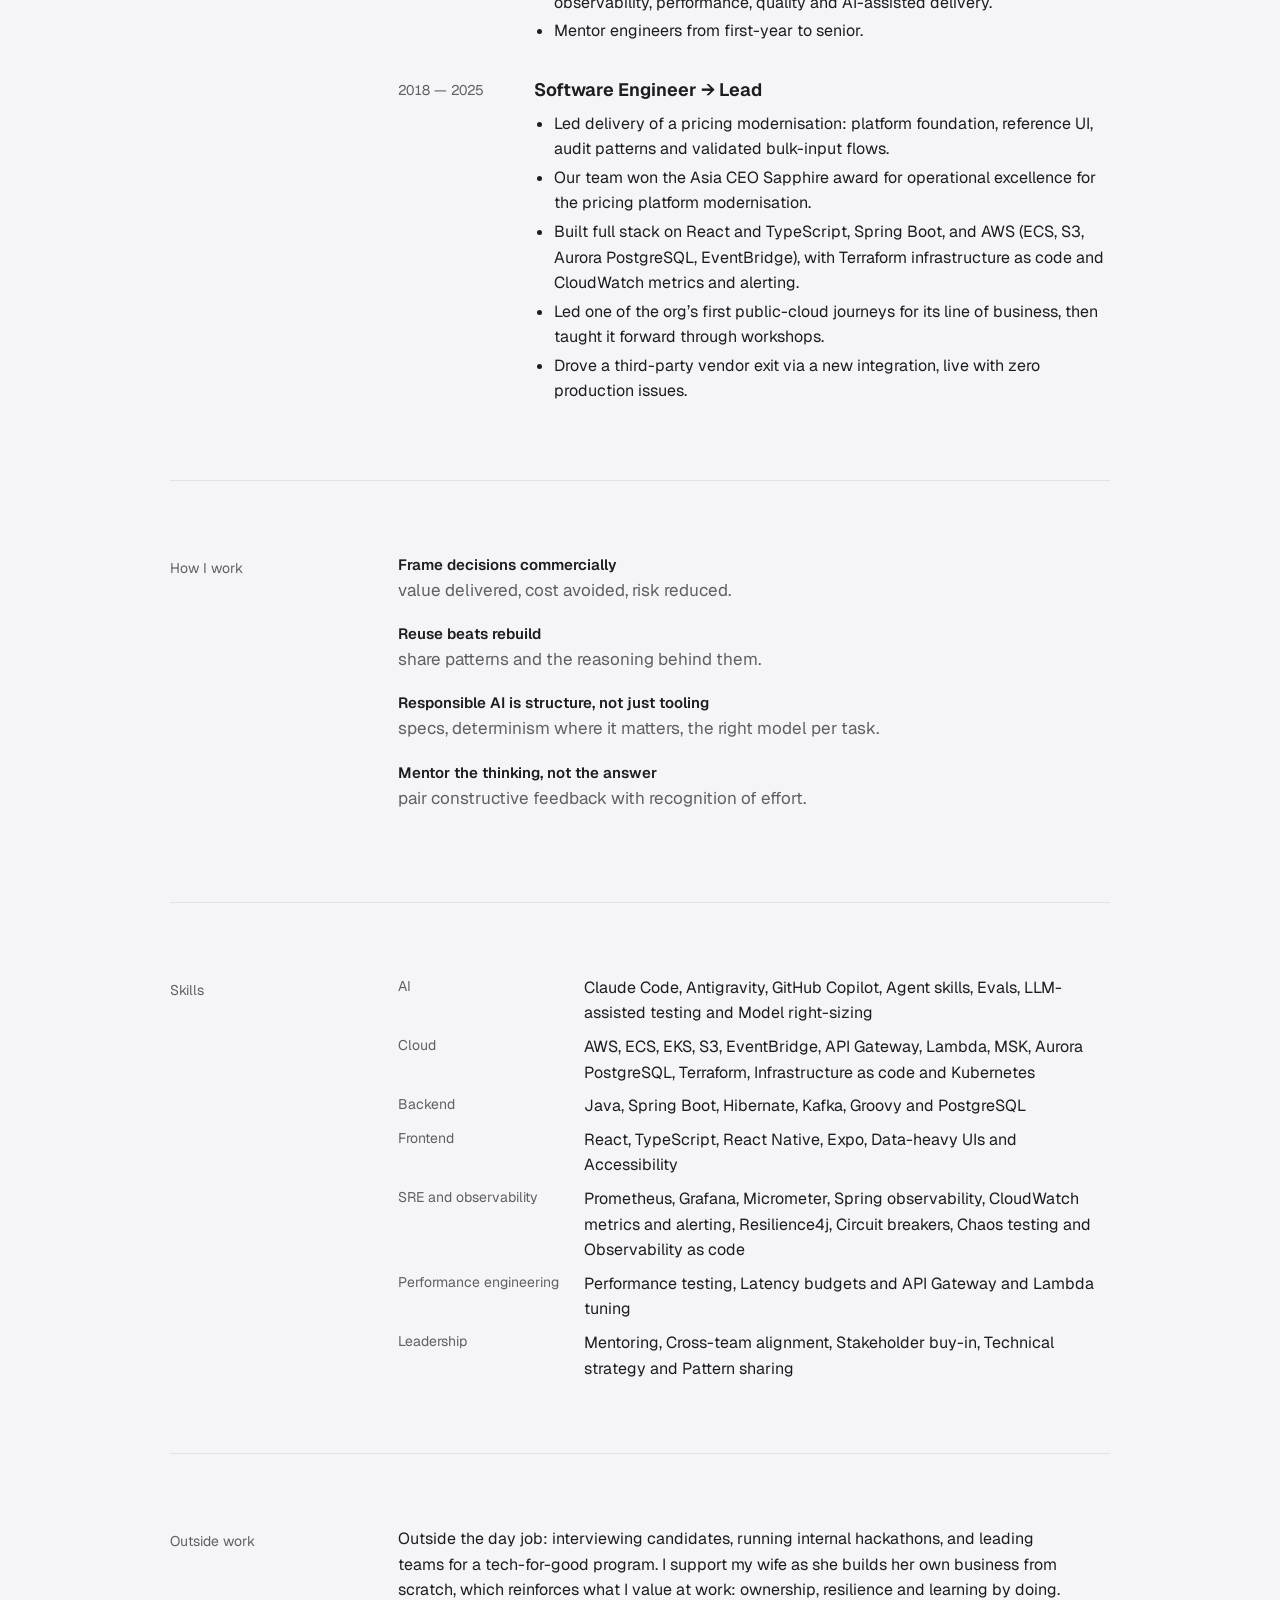
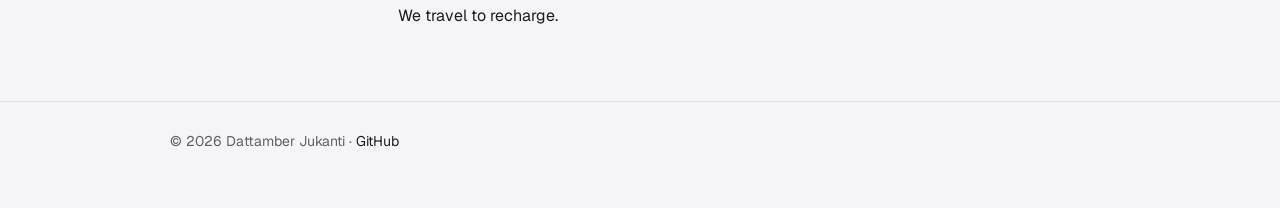
==== commit cc6c16e6: "Rename Toolkit to Skills; drop Avro from backend Co-Authored-By: Claude Sonnet 5.5 <noreply@anthropi" ====
--- a/index.html
+++ b/index.html
@@ -96,7 +96,7 @@
  <section class="hero">
   <p class="kicker in-1"><span>Lead full-stack engineer ·</span> <span>Core decisioning modernisation ·</span> <span>Performance, SRE and agentic engineering</span></p>
   <h1 class="intro in-1">I’m Dattamber.<span class="tw" aria-hidden="true" id="tw"><span class="typed"><span id="typed"></span><span class="caret"></span></span></span><span class="sr-only">I’m leading the modernisation of a core decisioning platform. My team won the Asia CEO Sapphire award for operational excellence. I lead platforms that pre-qualify a car loan in about 3 seconds, lead spec-driven development with a custom agentic workflow that made development 70% faster, kept 100% of requests flowing through a bureau outage, and led a children’s learning app to 4.9+ stars across about 70 reviews.</span></h1>
-  <nav class="meta in-1 jump" aria-label="Jump to a section"><a class="u" href="#work">Work</a><a class="u" href="#workflow">Agentic workflow</a><a class="u" href="#app">The app</a><a class="u" href="#experience">Experience</a><a class="u" href="#toolkit">Toolkit</a><a class="u" href="https://github.com/dattamberj" target="_blank" rel="noopener">GitHub</a></nav>
+  <nav class="meta in-1 jump" aria-label="Jump to a section"><a class="u" href="#work">Work</a><a class="u" href="#workflow">Agentic workflow</a><a class="u" href="#app">The app</a><a class="u" href="#experience">Experience</a><a class="u" href="#toolkit">Skills</a><a class="u" href="https://github.com/dattamberj" target="_blank" rel="noopener">GitHub</a></nav>
   <p class="in-1 pz"><button class="pause" id="pause" type="button" aria-pressed="false">Pause highlights</button></p>
  </section>
  <div class="ledger" aria-label="Impact in numbers. Select one to show it in the intro.">
@@ -143,7 +143,7 @@
 <div class="wrap">
  <section class="sec" id="experience"><div class="lbl">Experience</div><div data-r id="jobs"></div></section>
  <section class="sec"><div class="lbl">How I work</div><ul class="pr" data-r id="pr"></ul></section>
- <section class="sec" id="toolkit"><div class="lbl">Toolkit</div><dl class="tk" data-r id="tk"></dl></section>
+ <section class="sec" id="toolkit"><div class="lbl">Skills</div><dl class="tk" data-r id="tk"></dl></section>
  <section class="sec"><div class="lbl">Outside work</div><p data-r id="life" style="margin:0;max-width:62ch"></p></section>
 </div>
 <footer><div class="wrap"><span>© 2026 Dattamber Jukanti · <a class="u" href="https://github.com/dattamberj" target="_blank" rel="noopener">GitHub</a></span></div></footer>
